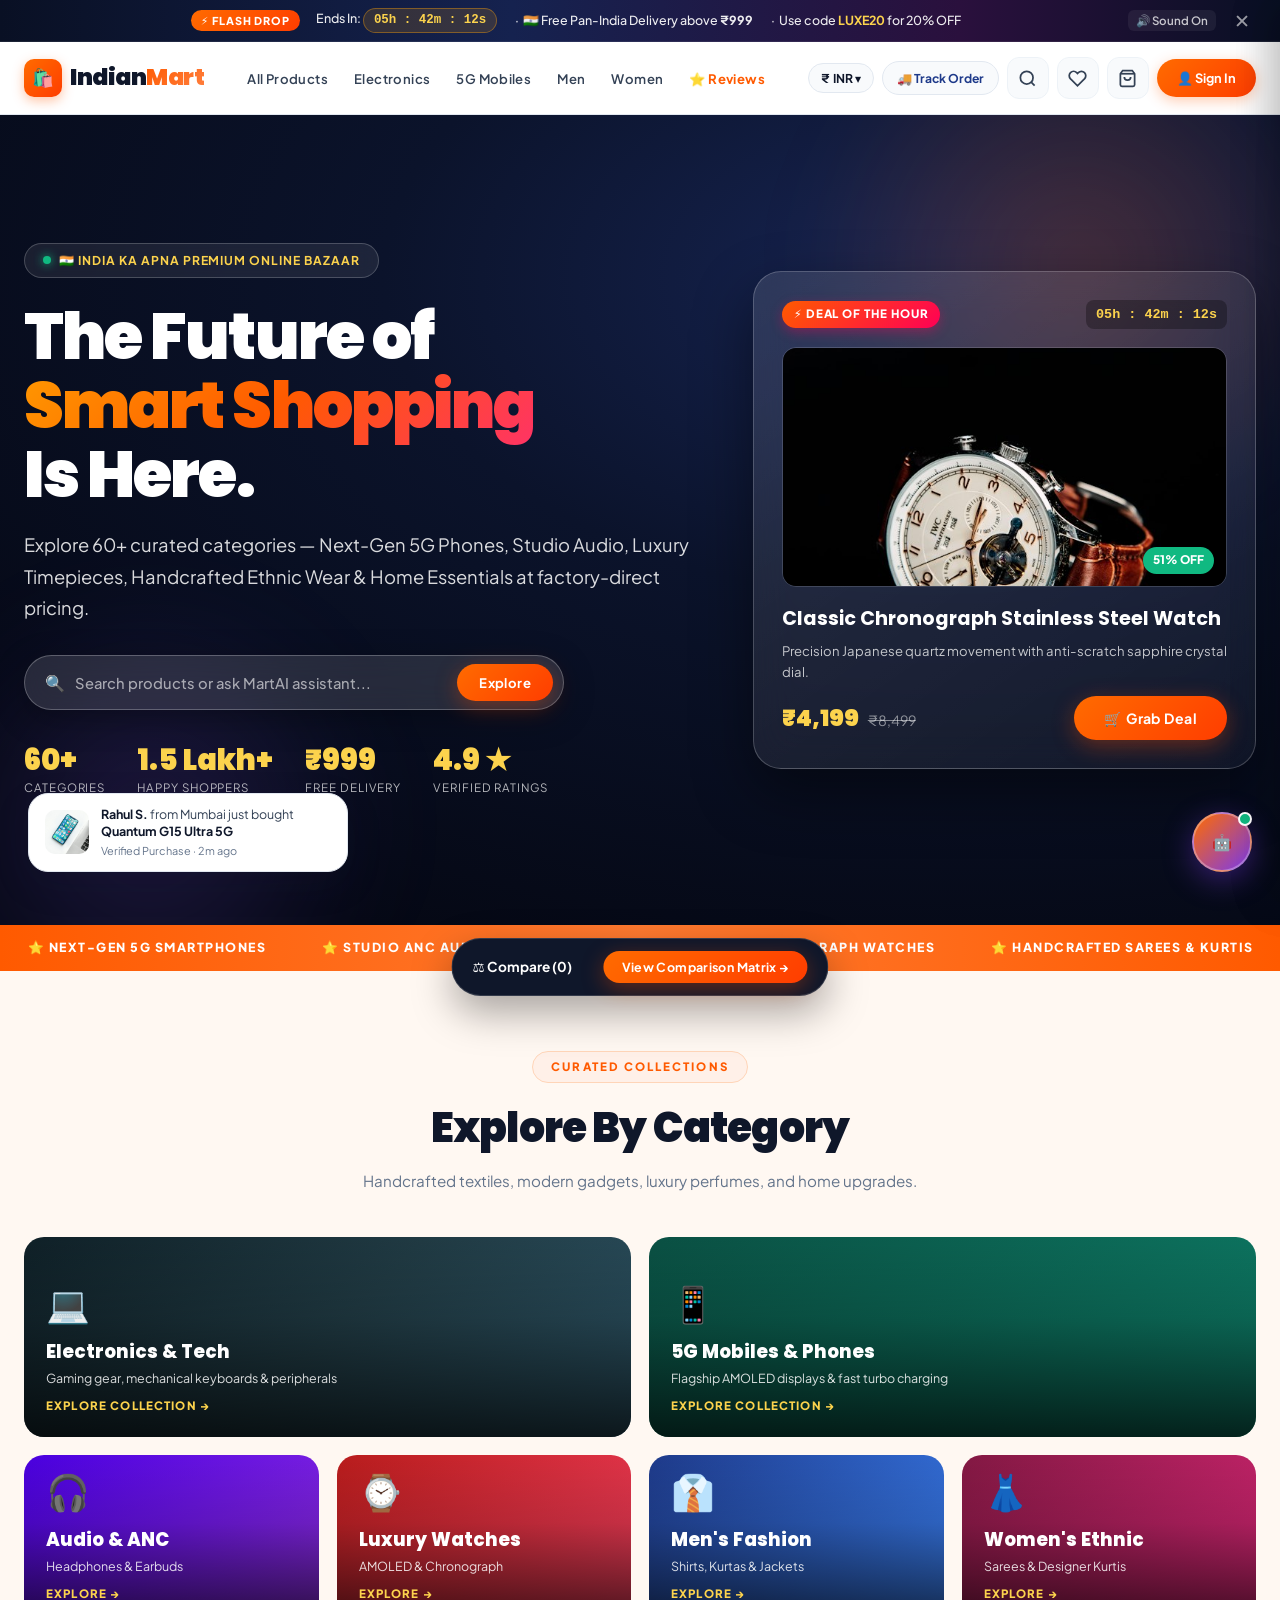
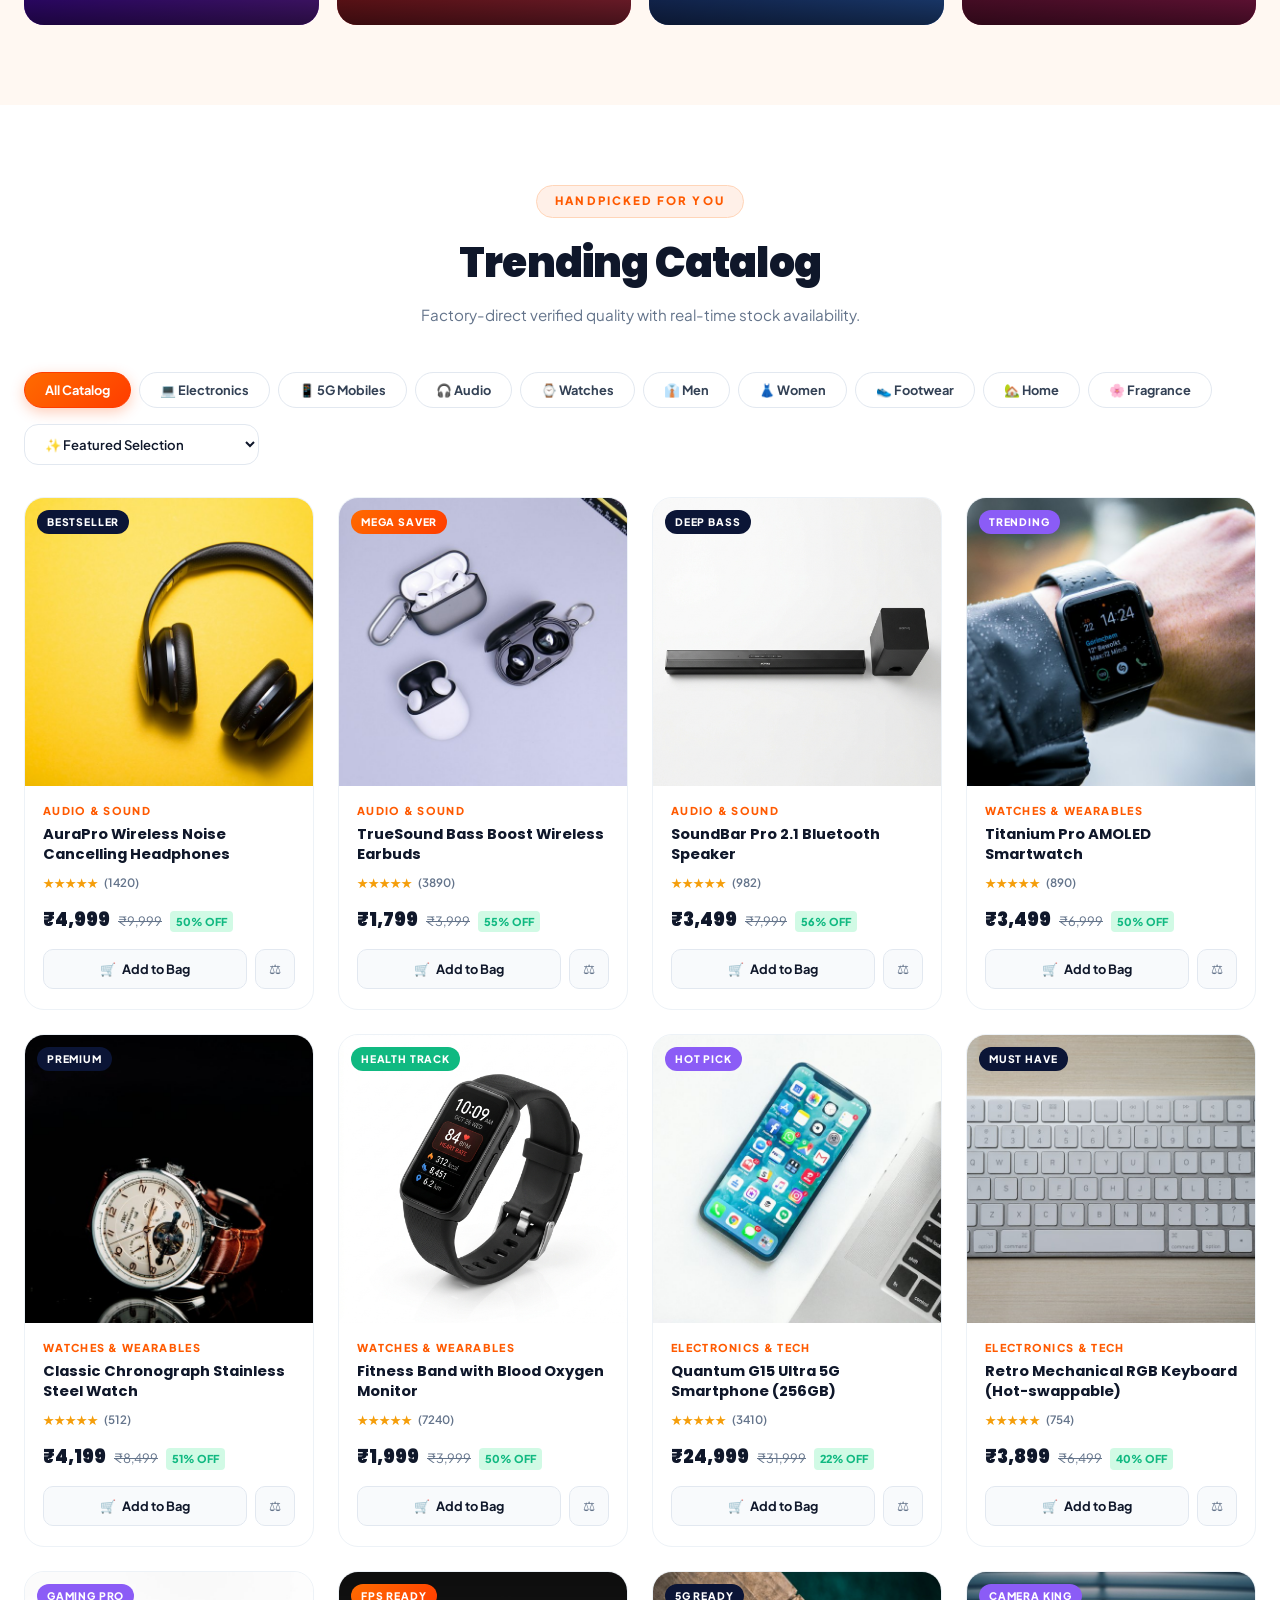
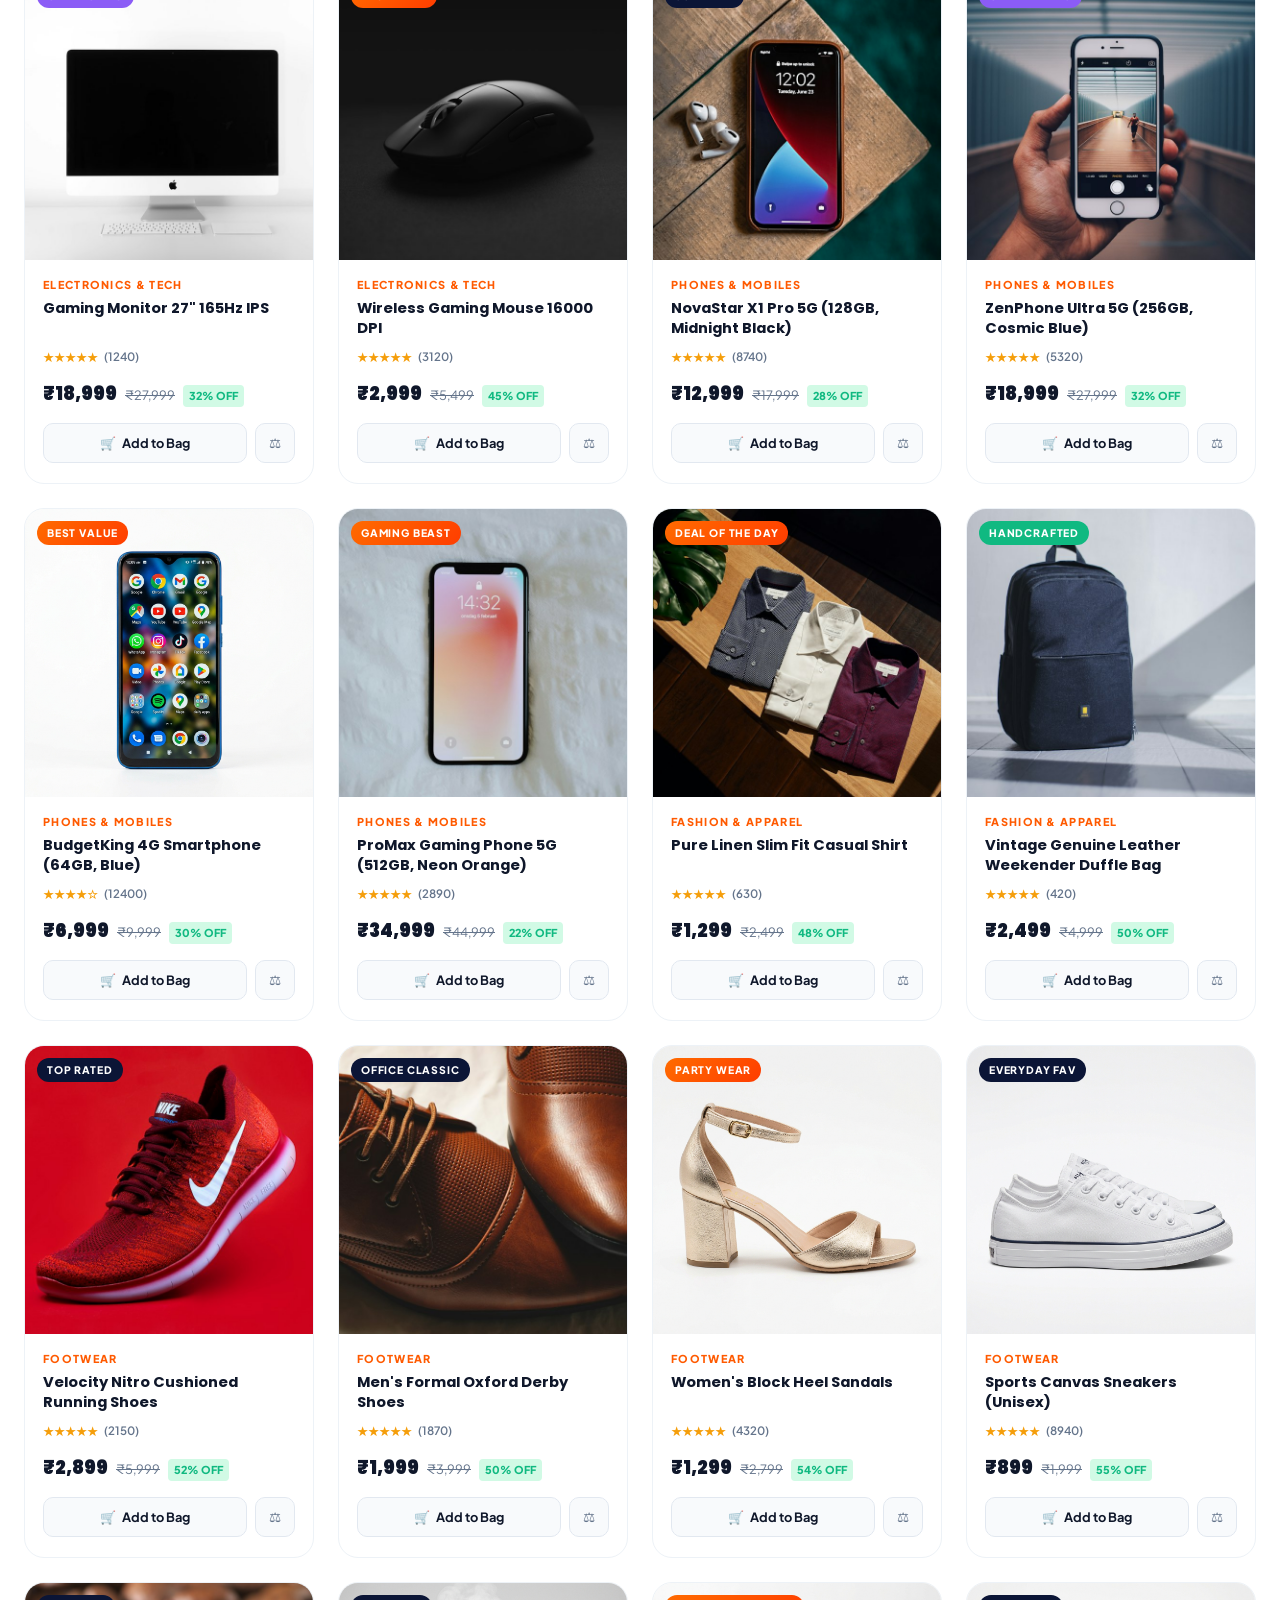
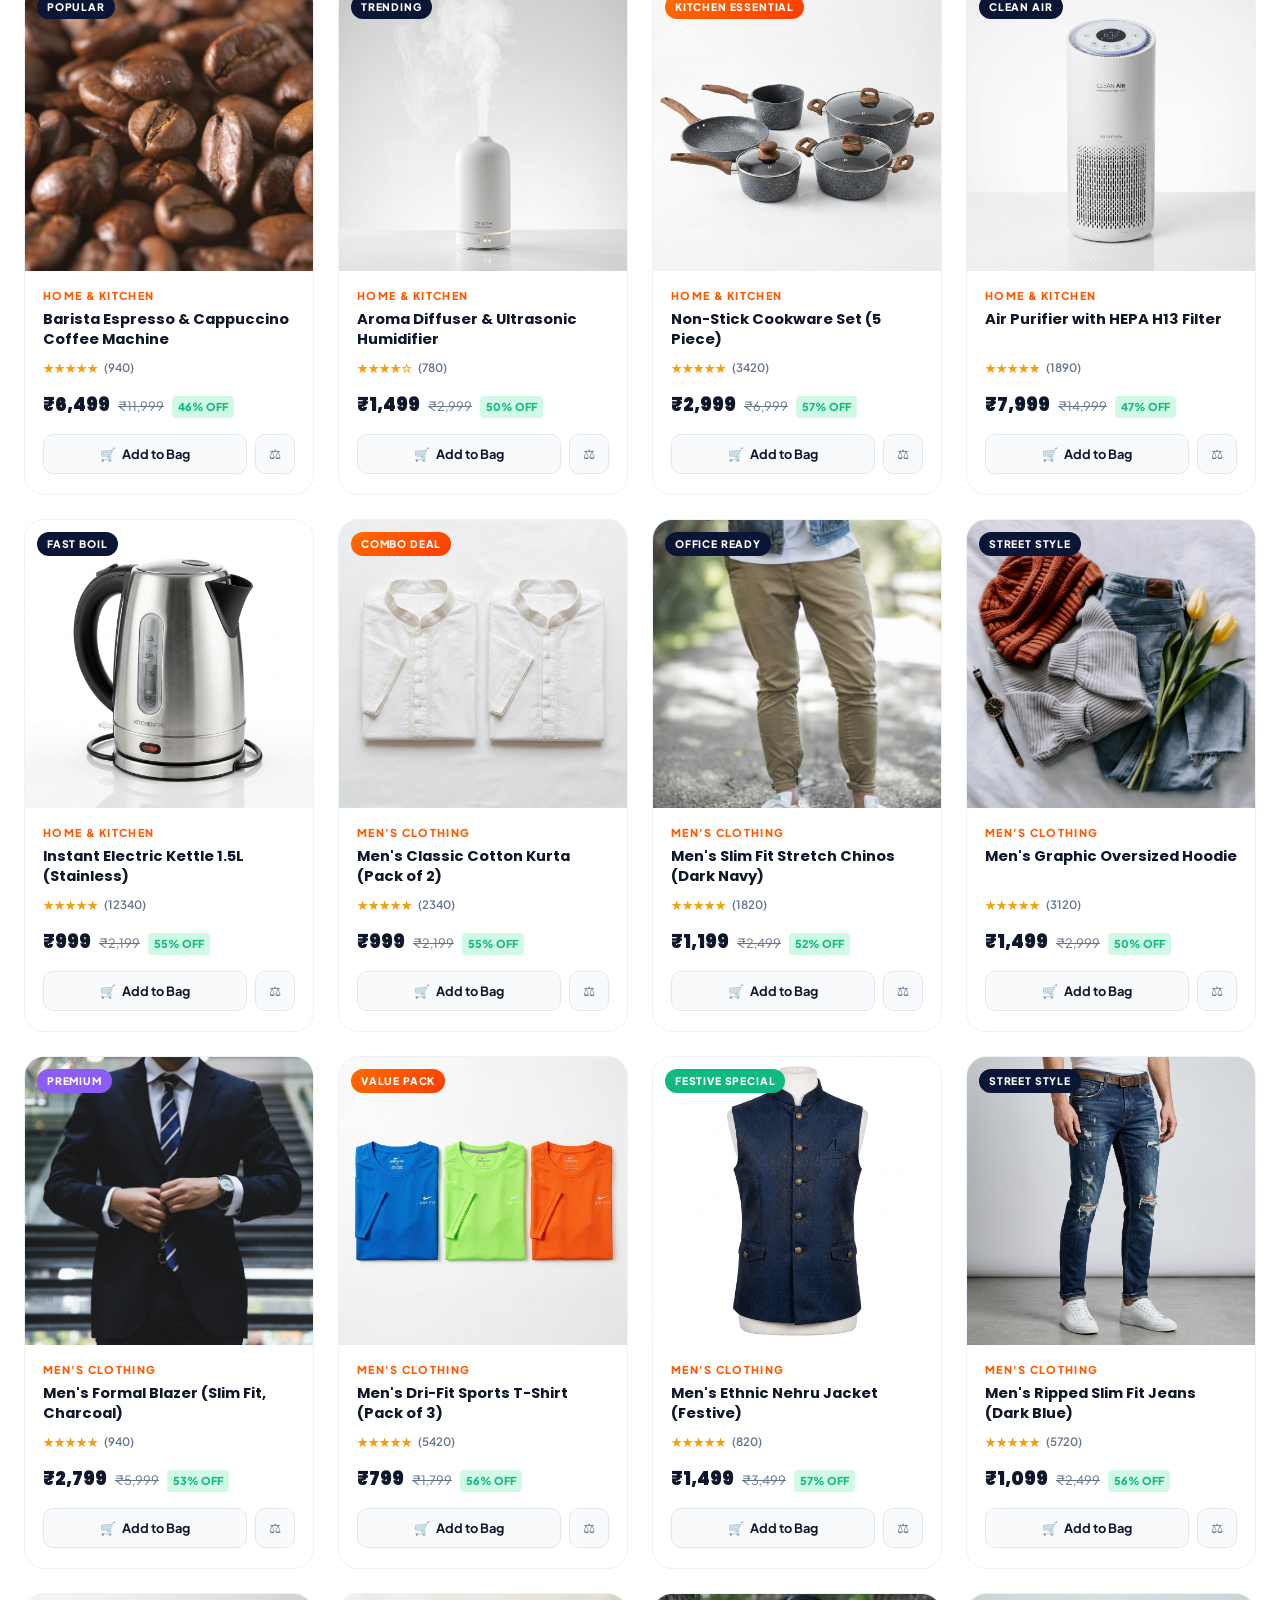
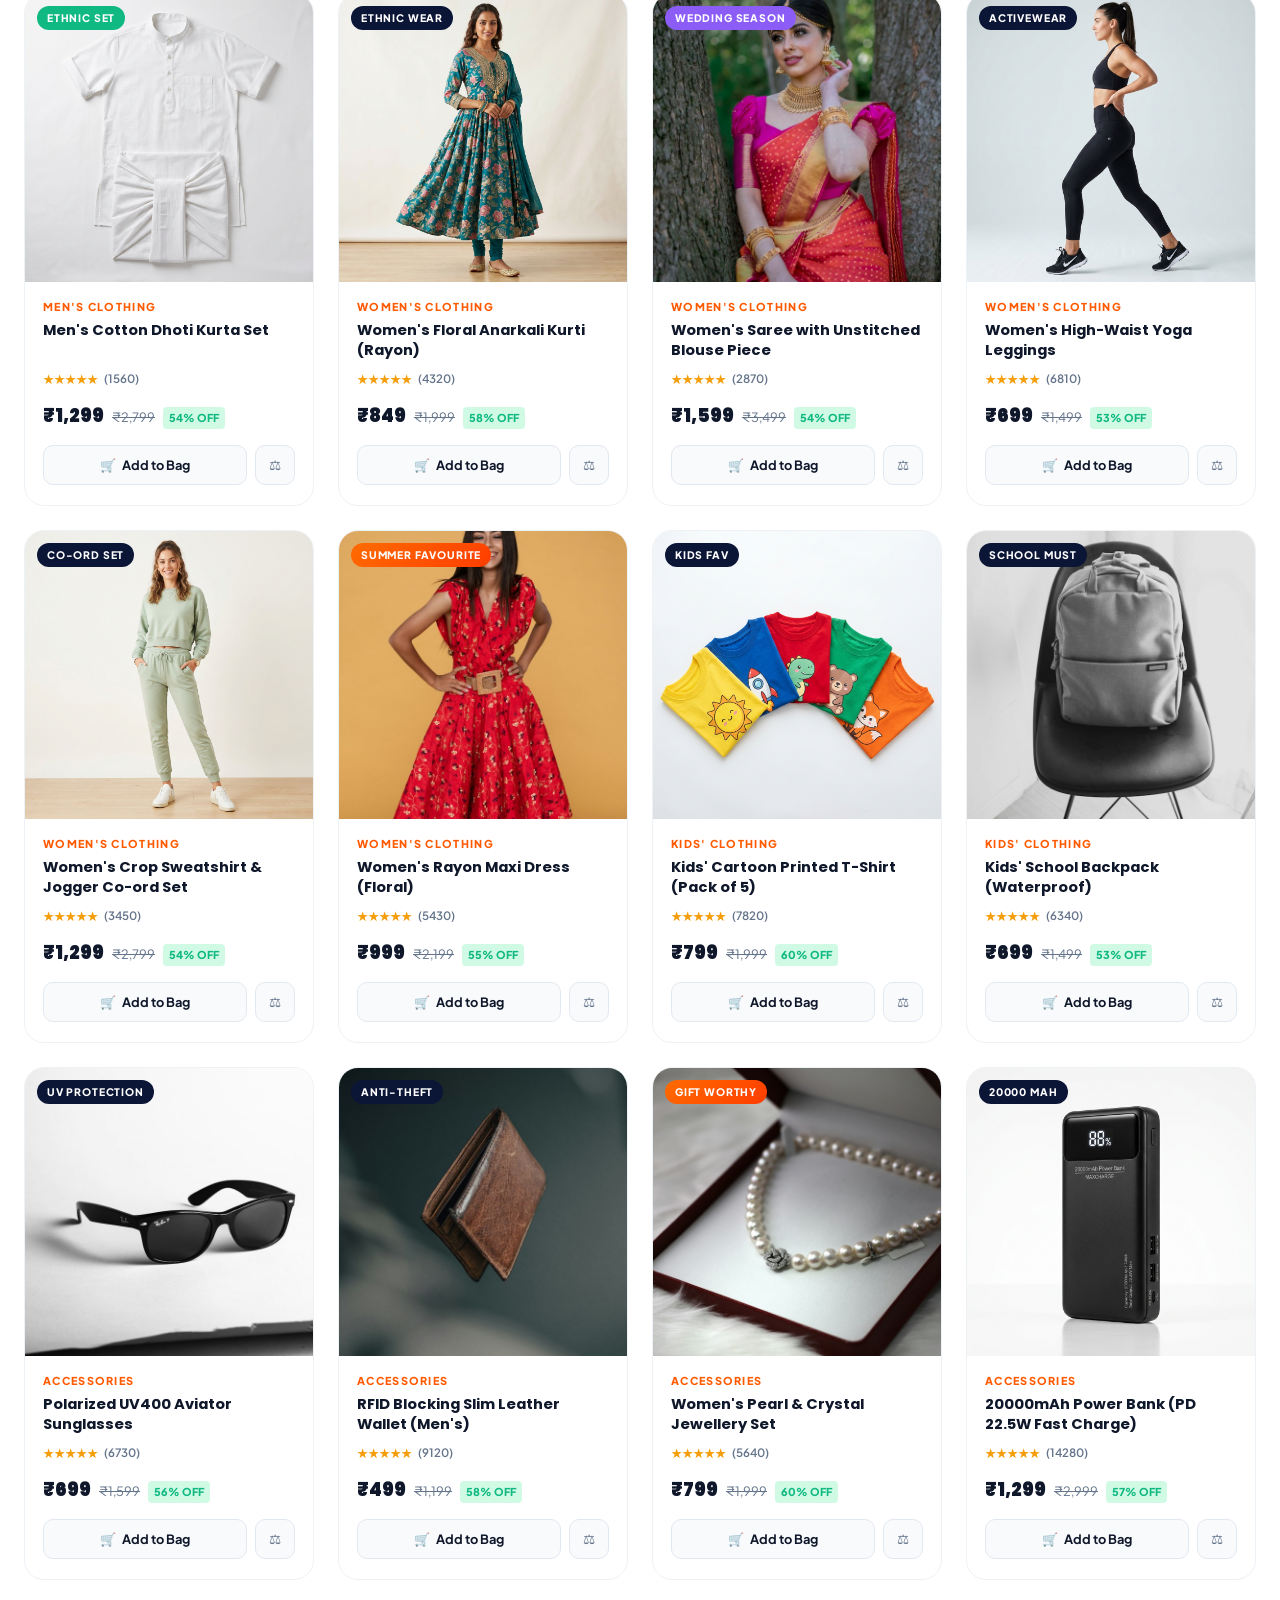
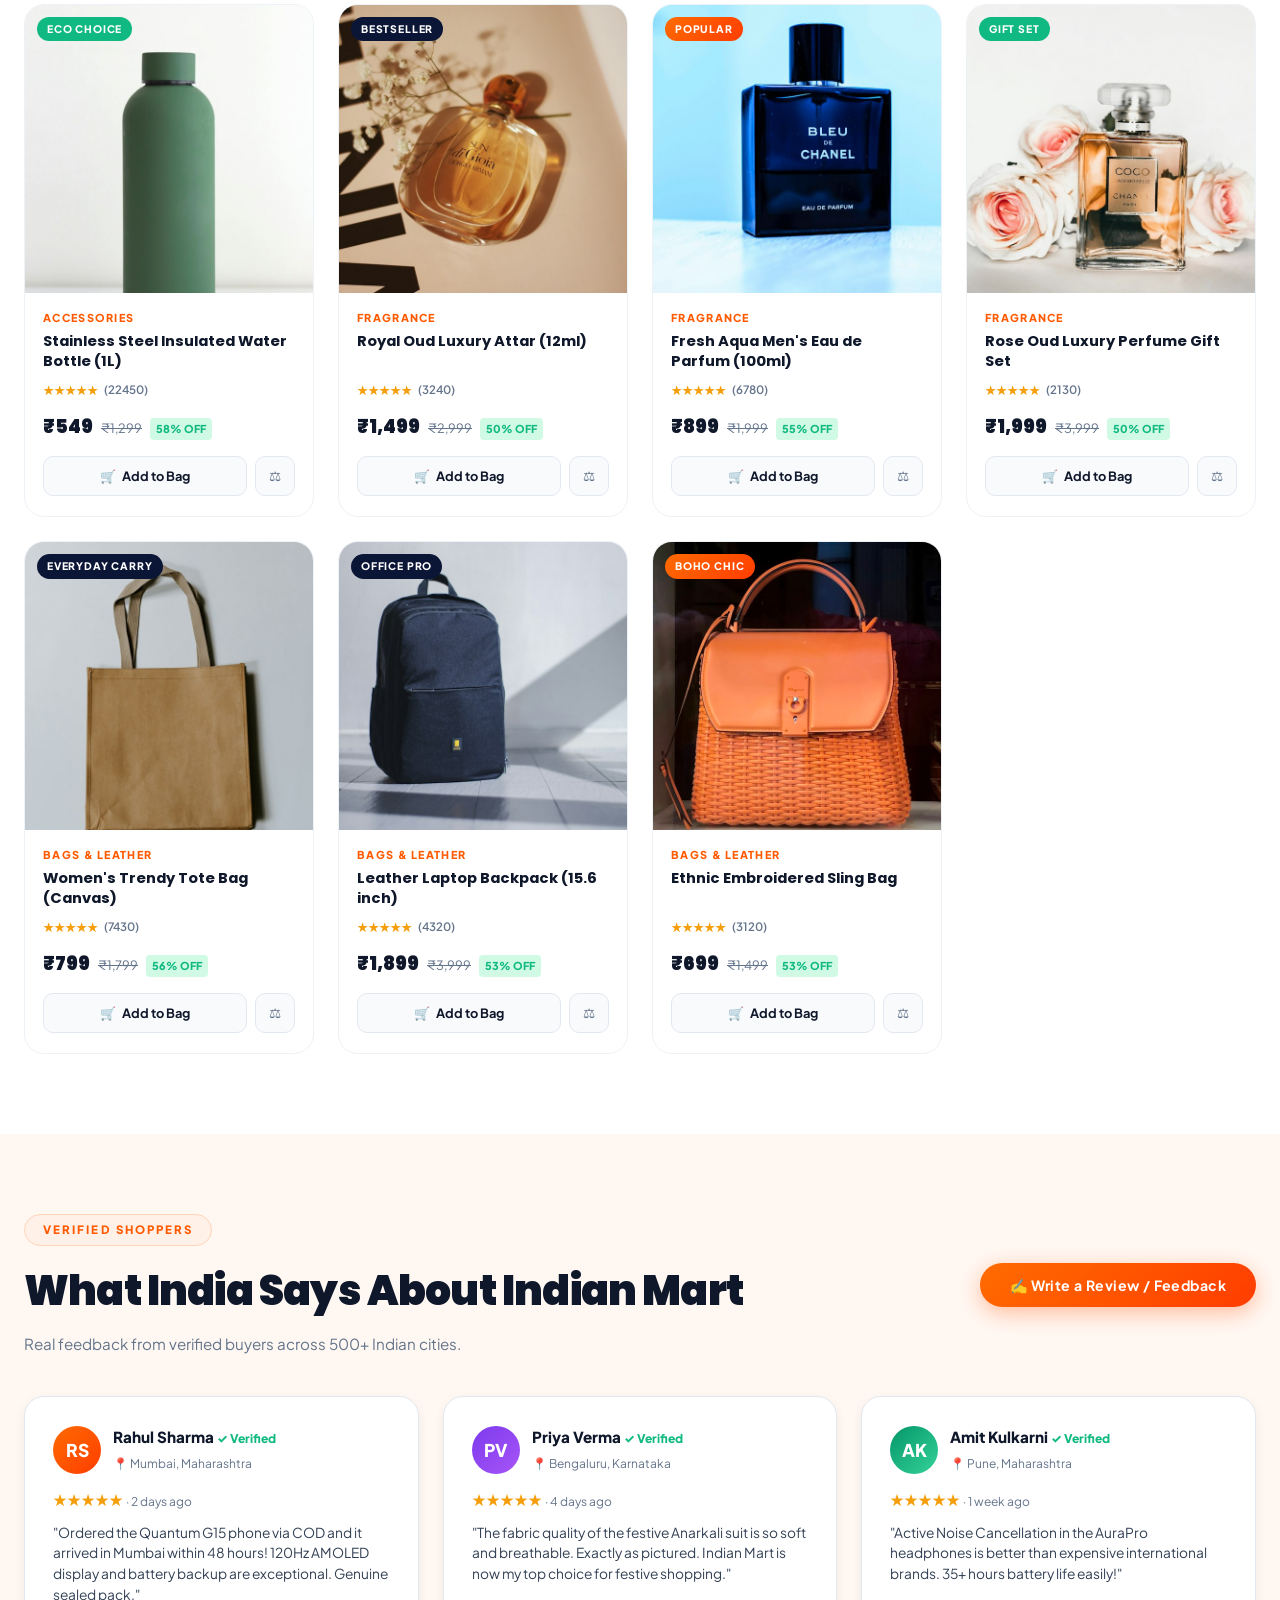
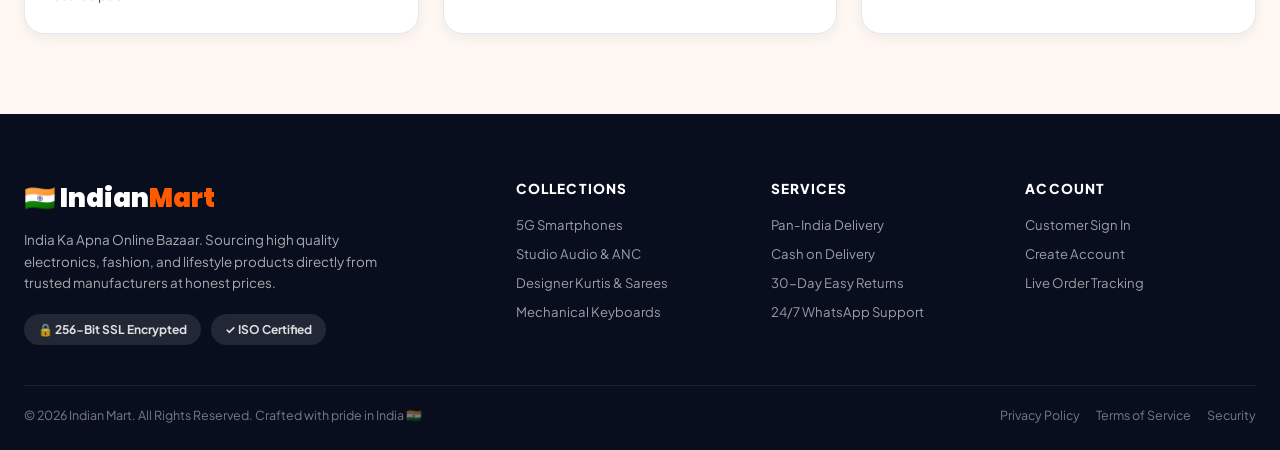
==== index.html @ 1805ba24 "Indian Mart Initial Release" ====
<!DOCTYPE html>
<html lang="en">
<head>
  <meta charset="UTF-8">
  <meta name="viewport" content="width=device-width, initial-scale=1.0">
  <title>Indian Mart — India's Premier Online Bazaar | Smart Shopping</title>
  <meta name="description"
    content="Indian Mart: Next-Gen Online Shopping Bazaar. Shop electronics, 5G smartphones, fashion, authentic perfumes, watches & home essentials at factory-direct prices with Free Express Delivery & COD across India.">
  <meta name="keywords"
    content="indian mart, online shopping india, ecommerce, electronics, mobiles, fashion, watches, luxury perfumes, cash on delivery">
  <meta name="author" content="Indian Mart">
  <meta name="robots" content="index, follow">
  <meta name="google-site-verification" content="hiWU_eUD1YzGlp2f0qodFcbTcPsrTjt0hHWXzjXa9OI" />
  <link rel="canonical" href="https://phenomenal-tartufo-af071e.netlify.app/">
  <link rel="sitemap" type="application/xml" title="Sitemap" href="sitemap.xml">

  <!-- Open Graph -->
  <meta property="og:type" content="website">
  <meta property="og:url" content="https://phenomenal-tartufo-af071e.netlify.app/">
  <meta property="og:title" content="Indian Mart — Next-Gen Online Shopping Bazaar">
  <meta property="og:description"
    content="Shop Electronics, Phones, Fashion, Fragrances & Home essentials at unbeatable prices with Instant Cash on Delivery Pan-India.">

  <!-- JSON-LD Structured Data -->
  <script type="application/ld+json">
  {
    "@context": "https://schema.org",
    "@type": "Store",
    "name": "Indian Mart",
    "description": "India's next-generation curated online shopping bazaar with direct factory pricing.",
    "url": "https://phenomenal-tartufo-af071e.netlify.app/",
    "currenciesAccepted": "INR, USD, EUR, AED, GBP",
    "paymentAccepted": "Cash, Credit Card, UPI, Net Banking, EMI, Wallets",
    "priceRange": "₹299 - ₹34999"
  }
  </script>

  <!-- Google Fonts -->
  <link rel="preconnect" href="https://fonts.googleapis.com">
  <link rel="preconnect" href="https://fonts.gstatic.com" crossorigin>
  <link
    href="https://fonts.googleapis.com/css2?family=Plus+Jakarta+Sans:wght@300;400;500;600;700;800&family=Poppins:wght@400;600;700;800;900&family=Inter:wght@400;500;600;700&display=swap"
    rel="stylesheet">

  <link rel="stylesheet" href="style.css">
</head>

<body>

  <!-- ═══ TOP ANNOUNCEMENT BAR ═══ -->
  <div class="announcement-bar" id="announcement-bar">
    <div class="announcement-inner">
      <span class="announcement-badge">⚡ FLASH DROP</span>
      <span>
        Ends In: <strong class="flash-timer-chip"><span class="flash-timer-display">05h : 42m : 18s</span></strong>
      </span>
      <span>&nbsp;·&nbsp; 🇮🇳 Free Pan-India Delivery above <strong>₹999</strong></span>
      <span>&nbsp;·&nbsp; Use code <strong style="color:#FCD34D;">LUXE20</strong> for 20% OFF</span>
    </div>
    <div class="announcement-tools">
      <button class="announcement-tool-btn" id="sound-toggle-btn" title="Toggle Sound FX">🔊 Sound On</button>
      <button class="announcement-close" id="close-announcement" aria-label="Close">✕</button>
    </div>
  </div>

  <!-- ═══ SITE HEADER ═══ -->
  <header class="site-header" id="site-header">
    <div class="header-inner">

      <!-- Brand Logo -->
      <a href="index.html" class="site-logo" id="site-logo">
        <div class="logo-icon-wrap">🛍️</div>
        <span class="logo-text">Indian<span class="logo-accent">Mart</span></span>
      </a>

      <!-- Primary Navigation -->
      <nav class="header-nav">
        <a href="#products" class="nav-link" data-cat="all">All Products</a>
        <a href="#products" class="nav-link" data-cat="electronics">Electronics</a>
        <a href="#products" class="nav-link" data-cat="phones">5G Mobiles</a>
        <a href="#products" class="nav-link" data-cat="men">Men</a>
        <a href="#products" class="nav-link" data-cat="women">Women</a>
        <a href="#customer-reviews" class="nav-link" style="color:#FF5A00;font-weight:700;">⭐ Reviews</a>
      </nav>

      <!-- Header Actions -->
      <div class="header-actions">

        <!-- Multi-Currency Selector -->
        <div class="currency-selector-wrap">
          <button class="currency-select-btn" id="currency-select-btn">
            <span>₹</span> INR ▾
          </button>
          <div class="currency-dropdown" id="currency-dropdown">
            <div class="currency-opt active" data-cur="INR"><span>🇮🇳 INR (₹)</span> <span>₹</span></div>
            <div class="currency-opt" data-cur="USD"><span>🇺🇸 USD ($)</span> <span>$</span></div>
            <div class="currency-opt" data-cur="EUR"><span>🇪🇺 EUR (€)</span> <span>€</span></div>
            <div class="currency-opt" data-cur="AED"><span>🇦🇪 AED (د.إ)</span> <span>AED</span></div>
            <div class="currency-opt" data-cur="GBP"><span>🇬🇧 GBP (£)</span> <span>£</span></div>
          </div>
        </div>

        <!-- Order Tracker Quick Trigger -->
        <button class="header-track-btn" id="open-tracker-btn" title="Track Live Order">
          🚚 Track Order
        </button>

        <!-- Search Icon Button -->
        <button class="icon-btn" id="search-toggle-btn" title="Live Search">
          <svg width="19" height="19" viewBox="0 0 24 24" fill="none" stroke="currentColor" stroke-width="2.2">
            <circle cx="11" cy="11" r="8" />
            <path d="m21 21-4.35-4.35" />
          </svg>
        </button>

        <!-- Wishlist Icon Button -->
        <button class="icon-btn" id="open-wishlist-btn" title="Saved Wishlist">
          <svg width="19" height="19" viewBox="0 0 24 24" fill="none" stroke="currentColor" stroke-width="2.2">
            <path
              d="M20.84 4.61a5.5 5.5 0 0 0-7.78 0L12 5.67l-1.06-1.06a5.5 5.5 0 0 0-7.78 7.78l1.06 1.06L12 21.23l7.78-7.78 1.06-1.06a5.5 5.5 0 0 0 0-7.78z" />
          </svg>
          <span class="btn-badge" id="wishlist-badge">0</span>
        </button>

        <!-- Cart Icon Button -->
        <button class="icon-btn" id="open-cart-btn" title="Shopping Bag">
          <svg width="19" height="19" viewBox="0 0 24 24" fill="none" stroke="currentColor" stroke-width="2.2">
            <path d="M6 2 3 6v14a2 2 0 0 0 2 2h14a2 2 0 0 0 2-2V6l-3-4z" />
            <line x1="3" y1="6" x2="21" y2="6" />
            <path d="M16 10a4 4 0 0 1-8 0" />
          </svg>
          <span class="btn-badge" id="cart-badge">0</span>
        </button>

        <!-- Auth Button -->
        <a href="login.html" class="header-login-btn" id="header-login-link">
          👤 Sign In
        </a>

        <!-- Mobile Menu Hamburger -->
        <button class="hamburger-btn" id="hamburger-btn" aria-label="Open Navigation">
          <span></span><span></span><span></span>
        </button>
      </div>
    </div>
  </header>

  <!-- ═══ LIVE SEARCH OVERLAY ═══ -->
  <div class="search-overlay" id="search-overlay">
    <div class="search-modal-box">
      <div class="search-bar-top">
        <svg width="22" height="22" viewBox="0 0 24 24" fill="none" stroke="currentColor" stroke-width="2.5">
          <circle cx="11" cy="11" r="8" />
          <path d="m21 21-4.35-4.35" />
        </svg>
        <input type="text" id="search-overlay-input" class="search-overlay-input"
          placeholder="Search 60+ categories, 5G smartphones, luxury watches, sarees..." autocomplete="off">
        <button class="search-close-btn" id="search-close-btn">✕</button>
      </div>
      <div class="search-suggestions-container">
        <div class="search-quick-tags">
          <span style="font-size:0.75rem; color:var(--text-3); font-weight:700;">Popular:</span>
          <span class="search-tag"
            onclick="document.getElementById('search-overlay-input').value='Headphones'; document.getElementById('search-overlay-input').dispatchEvent(new Event('input'));">🎧
            Headphones</span>
          <span class="search-tag"
            onclick="document.getElementById('search-overlay-input').value='Smartwatch'; document.getElementById('search-overlay-input').dispatchEvent(new Event('input'));">⌚
            Smartwatches</span>
          <span class="search-tag"
            onclick="document.getElementById('search-overlay-input').value='5G'; document.getElementById('search-overlay-input').dispatchEvent(new Event('input'));">📱
            5G Mobiles</span>
          <span class="search-tag"
            onclick="document.getElementById('search-overlay-input').value='Kurti'; document.getElementById('search-overlay-input').dispatchEvent(new Event('input'));">👗
            Kurtis</span>
        </div>
        <div id="search-results-list">
          <p style="color:var(--text-3); font-size:0.85rem; padding:10px 0;">Start typing to search products in
            real-time...</p>
        </div>
      </div>
    </div>
  </div>

  <main id="main-content">

    <!-- ═══ HERO SECTION ═══ -->
    <section class="hero-section" id="hero">
      <div class="hero-aurora-glow-1"></div>
      <div class="hero-aurora-glow-2"></div>

      <div class="hero-container">

        <!-- Left Hero Content -->
        <div class="hero-content">
          <div class="hero-eyebrow-pill">
            <span></span> 🇮🇳 India Ka Apna Premium Online Bazaar
          </div>

          <h1 class="hero-title">
            The Future of<br>
            <span class="hero-title-highlight">Smart Shopping</span><br>
            Is Here.
          </h1>

          <p class="hero-subtitle">
            Explore 60+ curated categories — Next-Gen 5G Phones, Studio Audio, Luxury Timepieces, Handcrafted Ethnic
            Wear &amp; Home Essentials at factory-direct pricing.
          </p>

          <!-- Instant Hero Search & AI Prompt -->
          <div class="hero-search-bar">
            <span>🔍</span>
            <input type="text" id="hero-search-input" placeholder="Search products or ask MartAI assistant...">
            <button class="btn-primary" style="padding:10px 22px; font-size:0.82rem;"
              onclick="document.getElementById('hero-search-input').dispatchEvent(new KeyboardEvent('keypress', {key:'Enter'}));">Explore</button>
          </div>

          <!-- Trust Counters -->
          <div class="hero-stats-row">
            <div class="hero-stat-item">
              <span class="hero-stat-num">60+</span>
              <span class="hero-stat-lbl">Categories</span>
            </div>
            <div class="hero-stat-item">
              <span class="hero-stat-num">1.5 Lakh+</span>
              <span class="hero-stat-lbl">Happy Shoppers</span>
            </div>
            <div class="hero-stat-item">
              <span class="hero-stat-num">₹999</span>
              <span class="hero-stat-lbl">Free Delivery</span>
            </div>
            <div class="hero-stat-item">
              <span class="hero-stat-num">4.9 ★</span>
              <span class="hero-stat-lbl">Verified Ratings</span>
            </div>
          </div>
        </div>

        <!-- Right Hero Spotlight Deal -->
        <div class="hero-spotlight-wrap">
          <div class="hero-spotlight-card">
            <div class="hero-spotlight-top">
              <span class="spotlight-deal-tag">⚡ DEAL OF THE HOUR</span>
              <span class="spotlight-timer"><span class="flash-timer-display">05h : 42m : 18s</span></span>
            </div>

            <div class="hero-spotlight-img-wrap">
              <img src="images/products/classic_chronograph.jpg" alt="Featured Watch"
                onerror="this.src='images/hero_watch.jpg';">
              <span class="spotlight-save-pill">51% OFF</span>
            </div>

            <h3 class="spotlight-title">Classic Chronograph Stainless Steel Watch</h3>
            <p style="font-size:0.82rem; color:rgba(255,255,255,0.75);">Precision Japanese quartz movement with
              anti-scratch sapphire crystal dial.</p>

            <div class="spotlight-meta">
              <div>
                <span class="spotlight-price">₹4,199</span>
                <span class="spotlight-orig">₹8,499</span>
              </div>
              <button class="btn-primary" onclick="window.imAddToCart('prod-9')">
                🛒 Grab Deal
              </button>
            </div>
          </div>
        </div>

      </div>
    </section>

    <!-- ═══ MARQUEE BAND ═══ -->
    <div class="marquee-band">
      <div class="marquee-track">
        <span>⭐ Next-Gen 5G Smartphones</span>
        <span>⭐ Studio ANC Audio &amp; Soundbars</span>
        <span>⭐ Luxury Chronograph Watches</span>
        <span>⭐ Handcrafted Sarees &amp; Kurtis</span>
        <span>⭐ Pan-India Express Delivery</span>
        <span>⭐ Cash on Delivery Available</span>
        <span>⭐ 30-Day Easy Returns</span>
        <span>⭐ 100% Genuine Certified</span>
        <!-- Duplicate for loop -->
        <span>⭐ Next-Gen 5G Smartphones</span>
        <span>⭐ Studio ANC Audio &amp; Soundbars</span>
        <span>⭐ Luxury Chronograph Watches</span>
        <span>⭐ Handcrafted Sarees &amp; Kurtis</span>
        <span>⭐ Pan-India Express Delivery</span>
        <span>⭐ Cash on Delivery Available</span>
        <span>⭐ 30-Day Easy Returns</span>
        <span>⭐ 100% Genuine Certified</span>
      </div>
    </div>

    <!-- ═══ CATEGORIES SECTION ═══ -->
    <section class="categories-section" id="categories">
      <div class="section-header-wrap">
        <span class="section-pill-tag">Curated Collections</span>
        <h2 class="section-main-heading">Explore By Category</h2>
        <p class="section-sub-text">Handcrafted textiles, modern gadgets, luxury perfumes, and home upgrades.</p>
      </div>

      <div class="categories-grid">
        <div class="category-card cat-featured" onclick="window.location.href='#products'"
          style="background:linear-gradient(135deg,#0F2027,#203A43,#2C5364);">
          <div class="category-card-content">
            <span class="category-icon">💻</span>
            <h3>Electronics &amp; Tech</h3>
            <p>Gaming gear, mechanical keyboards &amp; peripherals</p>
            <span class="category-cta">Explore Collection →</span>
          </div>
        </div>

        <div class="category-card cat-featured" onclick="window.location.href='#products'"
          style="background:linear-gradient(135deg,#0A5043,#0D7C66);">
          <div class="category-card-content">
            <span class="category-icon">📱</span>
            <h3>5G Mobiles &amp; Phones</h3>
            <p>Flagship AMOLED displays &amp; fast turbo charging</p>
            <span class="category-cta">Explore Collection →</span>
          </div>
        </div>

        <div class="category-card" onclick="window.location.href='#products'"
          style="background:linear-gradient(135deg,#4A00E0,#8E2DE2);">
          <div class="category-card-content">
            <span class="category-icon">🎧</span>
            <h3>Audio &amp; ANC</h3>
            <p>Headphones &amp; Earbuds</p>
            <span class="category-cta">Explore →</span>
          </div>
        </div>

        <div class="category-card" onclick="window.location.href='#products'"
          style="background:linear-gradient(135deg,#B91C1C,#F43F5E);">
          <div class="category-card-content">
            <span class="category-icon">⌚</span>
            <h3>Luxury Watches</h3>
            <p>AMOLED &amp; Chronograph</p>
            <span class="category-cta">Explore →</span>
          </div>
        </div>

        <div class="category-card" onclick="window.location.href='#products'"
          style="background:linear-gradient(135deg,#1E3A8A,#3B82F6);">
          <div class="category-card-content">
            <span class="category-icon">👔</span>
            <h3>Men's Fashion</h3>
            <p>Shirts, Kurtas &amp; Jackets</p>
            <span class="category-cta">Explore →</span>
          </div>
        </div>

        <div class="category-card" onclick="window.location.href='#products'"
          style="background:linear-gradient(135deg,#831843,#DB2777);">
          <div class="category-card-content">
            <span class="category-icon">👗</span>
            <h3>Women's Ethnic</h3>
            <p>Sarees &amp; Designer Kurtis</p>
            <span class="category-cta">Explore →</span>
          </div>
        </div>
      </div>
    </section>

    <!-- ═══ PRODUCTS SECTION ═══ -->
    <section class="products-section" id="products">
      <div class="section-header-wrap">
        <span class="section-pill-tag">Handpicked for You</span>
        <h2 class="section-main-heading">Trending Catalog</h2>
        <p class="section-sub-text">Factory-direct verified quality with real-time stock availability.</p>
      </div>

      <!-- Filter pills & Sort -->
      <div class="filter-controls-wrap">
        <div class="filter-pills-row" id="filter-pills-row">
          <button class="filter-pill active" data-cat="all">All Catalog</button>
          <button class="filter-pill" data-cat="electronics">💻 Electronics</button>
          <button class="filter-pill" data-cat="phones">📱 5G Mobiles</button>
          <button class="filter-pill" data-cat="audio">🎧 Audio</button>
          <button class="filter-pill" data-cat="watches">⌚ Watches</button>
          <button class="filter-pill" data-cat="men">👔 Men</button>
          <button class="filter-pill" data-cat="women">👗 Women</button>
          <button class="filter-pill" data-cat="footwear">👟 Footwear</button>
          <button class="filter-pill" data-cat="home">🏡 Home</button>
          <button class="filter-pill" data-cat="fragrance">🌸 Fragrance</button>
        </div>

        <select id="sort-select" class="sort-select">
          <option value="featured">✨ Featured Selection</option>
          <option value="price-asc">💵 Price: Low to High</option>
          <option value="price-desc">💎 Price: High to Low</option>
          <option value="rating">⭐ Top Rated Buyers' Choice</option>
        </select>
      </div>

      <!-- Product Cards Container -->
      <div id="products-grid"></div>
    </section>

    <!-- ═══ CUSTOMER REVIEWS & FEEDBACK ═══ -->
    <section class="reviews-section" id="customer-reviews" style="padding:80px 24px; background:#FFF8F2;">
      <div style="max-width:var(--max-w); margin:0 auto;">

        <div
          style="display:flex; justify-content:space-between; align-items:center; flex-wrap:wrap; gap:20px; margin-bottom:40px;">
          <div>
            <span class="section-pill-tag">Verified Shoppers</span>
            <h2 class="section-main-heading">What India Says About Indian Mart</h2>
            <p class="section-sub-text" style="margin-left:0;">Real feedback from verified buyers across 500+ Indian
              cities.</p>
          </div>
          <button class="btn-primary" id="open-review-modal-btn">
            ✍️ Write a Review / Feedback
          </button>
        </div>

        <!-- Rating Overview Grid -->
        <div style="display:grid; grid-template-columns:repeat(auto-fit, minmax(280px, 1fr)); gap:24px;">
          <div
            style="background:#fff; border-radius:var(--radius-lg); padding:28px; border:1.5px solid var(--border); box-shadow:var(--shadow-sm); display:flex; flex-direction:column; justify-content:space-between;">
            <div>
              <div style="display:flex; align-items:center; gap:12px; margin-bottom:12px;">
                <div
                  style="width:48px; height:48px; border-radius:50%; background:linear-gradient(135deg,#FF6B00,#FF3D00); color:#fff; display:flex; align-items:center; justify-content:center; font-weight:800; font-size:1.1rem;">
                  RS</div>
                <div>
                  <h4 style="font-size:0.95rem; font-weight:800; color:var(--text);">Rahul Sharma <span
                      style="color:#10B981; font-size:0.75rem;">✓ Verified</span></h4>
                  <span style="font-size:0.75rem; color:var(--text-3);">📍 Mumbai, Maharashtra</span>
                </div>
              </div>
              <div style="color:#F59E0B; margin-bottom:10px;">★★★★★ <span
                  style="font-size:0.75rem; color:var(--text-3);">· 2 days ago</span></div>
              <p style="font-size:0.86rem; color:var(--text-2); line-height:1.5;">"Ordered the Quantum G15 phone via COD
                and it arrived in Mumbai within 48 hours! 120Hz AMOLED display and battery backup are exceptional.
                Genuine sealed pack."</p>
            </div>
          </div>

          <div
            style="background:#fff; border-radius:var(--radius-lg); padding:28px; border:1.5px solid var(--border); box-shadow:var(--shadow-sm); display:flex; flex-direction:column; justify-content:space-between;">
            <div>
              <div style="display:flex; align-items:center; gap:12px; margin-bottom:12px;">
                <div
                  style="width:48px; height:48px; border-radius:50%; background:linear-gradient(135deg,#7C3AED,#A855F7); color:#fff; display:flex; align-items:center; justify-content:center; font-weight:800; font-size:1.1rem;">
                  PV</div>
                <div>
                  <h4 style="font-size:0.95rem; font-weight:800; color:var(--text);">Priya Verma <span
                      style="color:#10B981; font-size:0.75rem;">✓ Verified</span></h4>
                  <span style="font-size:0.75rem; color:var(--text-3);">📍 Bengaluru, Karnataka</span>
                </div>
              </div>
              <div style="color:#F59E0B; margin-bottom:10px;">★★★★★ <span
                  style="font-size:0.75rem; color:var(--text-3);">· 4 days ago</span></div>
              <p style="font-size:0.86rem; color:var(--text-2); line-height:1.5;">"The fabric quality of the festive
                Anarkali suit is so soft and breathable. Exactly as pictured. Indian Mart is now my top choice for
                festive shopping."</p>
            </div>
          </div>

          <div
            style="background:#fff; border-radius:var(--radius-lg); padding:28px; border:1.5px solid var(--border); box-shadow:var(--shadow-sm); display:flex; flex-direction:column; justify-content:space-between;">
            <div>
              <div style="display:flex; align-items:center; gap:12px; margin-bottom:12px;">
                <div
                  style="width:48px; height:48px; border-radius:50%; background:linear-gradient(135deg,#059669,#34D399); color:#fff; display:flex; align-items:center; justify-content:center; font-weight:800; font-size:1.1rem;">
                  AK</div>
                <div>
                  <h4 style="font-size:0.95rem; font-weight:800; color:var(--text);">Amit Kulkarni <span
                      style="color:#10B981; font-size:0.75rem;">✓ Verified</span></h4>
                  <span style="font-size:0.75rem; color:var(--text-3);">📍 Pune, Maharashtra</span>
                </div>
              </div>
              <div style="color:#F59E0B; margin-bottom:10px;">★★★★★ <span
                  style="font-size:0.75rem; color:var(--text-3);">· 1 week ago</span></div>
              <p style="font-size:0.86rem; color:var(--text-2); line-height:1.5;">"Active Noise Cancellation in the
                AuraPro headphones is better than expensive international brands. 35+ hours battery life easily!"</p>
            </div>
          </div>
        </div>

      </div>
    </section>

  </main>

  <!-- ═══ FOOTER ═══ -->
  <footer style="background:#090E1E; color:rgba(255,255,255,0.85); padding:64px 24px 24px;">
    <div
      style="max-width:var(--max-w); margin:0 auto; display:grid; grid-template-columns:1.5fr 2.5fr; gap:48px; padding-bottom:40px; border-bottom:1px solid rgba(255,255,255,0.08);">
      <div>
        <div
          style="font-family:'Poppins',sans-serif; font-size:1.6rem; font-weight:900; color:#fff; margin-bottom:10px;">
          🇮🇳 Indian<span style="color:#FF5A00;">Mart</span>
        </div>
        <p
          style="font-size:0.84rem; color:rgba(255,255,255,0.65); line-height:1.6; max-width:380px; margin-bottom:20px;">
          India Ka Apna Online Bazaar. Sourcing high quality electronics, fashion, and lifestyle products directly from
          trusted manufacturers at honest prices.
        </p>
        <div style="display:flex; gap:10px;">
          <span
            style="background:rgba(255,255,255,0.1); padding:6px 14px; border-radius:999px; font-size:0.75rem; font-weight:700;">🔒
            256-Bit SSL Encrypted</span>
          <span
            style="background:rgba(255,255,255,0.1); padding:6px 14px; border-radius:999px; font-size:0.75rem; font-weight:700;">✓
            ISO Certified</span>
        </div>
      </div>

      <div style="display:grid; grid-template-columns:repeat(3, 1fr); gap:24px;">
        <div>
          <h5
            style="color:#fff; font-size:0.85rem; font-weight:800; text-transform:uppercase; letter-spacing:0.08em; margin-bottom:14px;">
            Collections</h5>
          <p style="margin-bottom:8px; font-size:0.82rem; color:rgba(255,255,255,0.6);">5G Smartphones</p>
          <p style="margin-bottom:8px; font-size:0.82rem; color:rgba(255,255,255,0.6);">Studio Audio &amp; ANC</p>
          <p style="margin-bottom:8px; font-size:0.82rem; color:rgba(255,255,255,0.6);">Designer Kurtis &amp; Sarees</p>
          <p style="font-size:0.82rem; color:rgba(255,255,255,0.6);">Mechanical Keyboards</p>
        </div>
        <div>
          <h5
            style="color:#fff; font-size:0.85rem; font-weight:800; text-transform:uppercase; letter-spacing:0.08em; margin-bottom:14px;">
            Services</h5>
          <p style="margin-bottom:8px; font-size:0.82rem; color:rgba(255,255,255,0.6);">Pan-India Delivery</p>
          <p style="margin-bottom:8px; font-size:0.82rem; color:rgba(255,255,255,0.6);">Cash on Delivery</p>
          <p style="margin-bottom:8px; font-size:0.82rem; color:rgba(255,255,255,0.6);">30-Day Easy Returns</p>
          <p style="font-size:0.82rem; color:rgba(255,255,255,0.6);">24/7 WhatsApp Support</p>
        </div>
        <div>
          <h5
            style="color:#fff; font-size:0.85rem; font-weight:800; text-transform:uppercase; letter-spacing:0.08em; margin-bottom:14px;">
            Account</h5>
          <a href="login.html"
            style="display:block; margin-bottom:8px; font-size:0.82rem; color:rgba(255,255,255,0.6);">Customer Sign
            In</a>
          <a href="register.html"
            style="display:block; margin-bottom:8px; font-size:0.82rem; color:rgba(255,255,255,0.6);">Create Account</a>
          <p style="font-size:0.82rem; color:rgba(255,255,255,0.6);"
            onclick="document.getElementById('open-tracker-btn').click();" role="button">Live Order Tracking</p>
        </div>
      </div>
    </div>

    <div
      style="max-width:var(--max-w); margin:20px auto 0; display:flex; justify-content:space-between; align-items:center; flex-wrap:wrap; gap:12px; font-size:0.78rem; color:rgba(255,255,255,0.45);">
      <p>&copy; 2026 Indian Mart. All Rights Reserved. Crafted with pride in India 🇮🇳</p>
      <div style="display:flex; gap:16px;">
        <span>Privacy Policy</span><span>Terms of Service</span><span>Security</span>
      </div>
    </div>
  </footer>

  <!-- ═══ SIDE-BY-SIDE COMPARE FLOATING BAR ═══ -->
  <div class="compare-floating-bar" id="compare-floating-bar">
    <div style="font-size:0.85rem; font-weight:700;">⚖️ Compare <span id="compare-count-text">(0)</span></div>
    <div class="compare-thumbnails" id="compare-thumbnails-container"></div>
    <button class="btn-primary" id="open-compare-btn" style="padding:8px 18px; font-size:0.78rem;">
      View Comparison Matrix →
    </button>
  </div>

  <!-- ═══ SIDE-BY-SIDE COMPARE MODAL ═══ -->
  <div class="compare-modal-overlay" id="compare-modal-overlay">
    <div class="compare-modal-box">
      <div class="compare-modal-header">
        <h3 style="font-family:'Poppins',sans-serif; font-size:1.25rem; font-weight:800;">⚖️ Side-by-Side Product
          Comparison</h3>
        <button class="modal-close-btn" id="close-compare-btn">✕</button>
      </div>
      <div class="compare-matrix-scroll">
        <div class="compare-grid-matrix" id="compare-grid-matrix"></div>
      </div>
    </div>
  </div>

  <!-- ═══ AI SHOPPING ASSISTANT WIDGET ("MartAI") ═══ -->
  <div class="ai-assistant-toggle" id="ai-assistant-toggle" title="Ask MartAI Shopping Assistant">
    <span class="ai-badge-pulse"></span>
    🤖
  </div>

  <div class="ai-chat-window" id="ai-chat-window">
    <div class="ai-chat-header">
      <div class="ai-chat-header-info">
        <div class="ai-avatar">✨</div>
        <div>
          <h4 style="font-size:0.9rem; font-weight:800; margin:0;">MartAI Assistant</h4>
          <span style="font-size:0.7rem; opacity:0.85;">Online · Instant Product Finder</span>
        </div>
      </div>
      <button id="close-ai-btn" style="color:#fff; font-size:1.2rem; cursor:pointer;">✕</button>
    </div>

    <div class="ai-chat-body" id="ai-chat-body">
      <div class="ai-msg bot">
        Namaste! 🙏 I'm your AI personal shopping assistant. Ask me anything or tap below:
      </div>
      <div class="ai-chips-row">
        <button class="ai-chip-btn" data-query="Best 5G smartphones">📱 Top 5G Phones</button>
        <button class="ai-chip-btn" data-query="ANC Noise cancelling headphones">🎧 ANC Audio</button>
        <button class="ai-chip-btn" data-query="Luxury smartwatch with AMOLED">⌚ AMOLED Watches</button>
        <button class="ai-chip-btn" data-query="Festive sarees and kurtis">👗 Festive Ethnic</button>
        <button class="ai-chip-btn" data-query="Best gifts under budget">🎁 Value Deals</button>
      </div>
    </div>

    <div class="ai-chat-footer">
      <input type="text" id="ai-chat-input" class="ai-chat-input" placeholder="Type what you're looking for...">
      <button id="ai-chat-send" class="ai-chat-send">➤</button>
    </div>
  </div>

  <!-- ═══ LIVE SOCIAL PROOF NOTIFICATION ═══ -->
  <div class="social-proof-toast" id="social-proof-toast">
    <img id="sp-img" class="sp-img" src="images/products/quantum_smartphone.jpg" alt="Item">
    <div>
      <div id="sp-text" class="sp-text"><strong>Rahul S.</strong> from Mumbai just bought <strong>Quantum G15 Ultra
          5G</strong></div>
      <div id="sp-time" class="sp-time">Verified Purchase · 2m ago</div>
    </div>
  </div>

  <!-- ═══ LIVE ORDER TRACKER MODAL ═══ -->
  <div class="order-tracker-modal" id="order-tracker-modal">
    <div class="order-tracker-box">
      <button class="modal-close-btn" id="close-tracker-btn">✕</button>

      <div style="display:flex; align-items:center; gap:12px; margin-bottom:6px;">
        <div
          style="width:40px; height:40px; border-radius:10px; background:linear-gradient(135deg,#FF6B00,#FF3D00); color:#fff; display:flex; align-items:center; justify-content:center; font-size:1.2rem;">
          🚚</div>
        <div>
          <h3 style="font-family:'Poppins',sans-serif; font-size:1.35rem; font-weight:800; margin:0;">Live Order &amp;
            Delivery Tracking</h3>
          <p style="font-size:0.82rem; color:var(--text-3); margin:0;">Track live location, courier status, and
            estimated arrival time.</p>
        </div>
      </div>

      <!-- Search / Input Form -->
      <form id="track-order-form" class="tracker-search-form" style="margin-top:20px;">
        <input type="text" id="track-order-input" class="tracker-input-field" required
          placeholder="Enter Customer ID, Order No. (e.g. #IM-88421) or Phone...">
        <button type="submit" class="btn-primary" style="padding:13px 26px;">
          📍 Track Live Location
        </button>
      </form>

      <!-- Quick sample pills -->
      <div style="display:flex; align-items:center; gap:8px; margin-bottom:20px; flex-wrap:wrap;">
        <span style="font-size:0.75rem; color:var(--text-3); font-weight:700;">Try Sample IDs:</span>
        <button type="button" class="search-tag"
          onclick="document.getElementById('track-order-input').value='#IM-88421'; document.getElementById('track-order-form').dispatchEvent(new Event('submit'));">#IM-88421
          (In Transit)</button>
        <button type="button" class="search-tag"
          onclick="document.getElementById('track-order-input').value='CUST-9042'; document.getElementById('track-order-form').dispatchEvent(new Event('submit'));">CUST-9042
          (Out for Delivery)</button>
        <button type="button" class="search-tag"
          onclick="document.getElementById('track-order-input').value='9876543210'; document.getElementById('track-order-form').dispatchEvent(new Event('submit'));">9876543210
          (Mobile)</button>
      </div>

      <!-- Live Tracking Results Container -->
      <div id="tracker-result-box" style="display:none;">

        <!-- Live Status Banner -->
        <div class="tracker-status-banner">
          <div>
            <div style="font-size:0.75rem; opacity:0.8; font-weight:700;">TRACKING ID / REF:</div>
            <div id="tracker-order-id-display"
              style="font-family:'Poppins',sans-serif; font-size:1.25rem; font-weight:900; color:#FCD34D;">#IM-88421
            </div>
            <div id="tracker-order-date" style="font-size:0.74rem; opacity:0.85; margin-top:2px;">Ordered on: Today ·
              Cash on Delivery</div>
          </div>
          <div style="text-align:right;">
            <div class="tracker-live-pulse-badge" id="tracker-status-badge">
              <span style="display:inline-block; width:8px; height:8px; border-radius:50%; background:#10B981;"></span>
              <span id="tracker-status-text">IN TRANSIT — ON SCHEDULE</span>
            </div>
            <div id="tracker-eta-text" style="font-size:0.92rem; font-weight:800; color:#fff; margin-top:6px;">Arriving
              Tomorrow by 2:30 PM</div>
          </div>
        </div>

        <!-- Ordered Product Preview Card -->
        <div class="tracker-order-item-card" id="tracker-item-preview">
          <img class="tracker-order-img" id="tracker-prod-img" src="images/products/quantum_smartphone.jpg"
            alt="Product">
          <div style="flex:1;">
            <span
              style="font-size:0.68rem; font-weight:800; color:var(--orange); letter-spacing:0.08em; text-transform:uppercase;">Ordered
              Item</span>
            <h4 id="tracker-prod-name"
              style="font-family:'Poppins',sans-serif; font-size:0.95rem; font-weight:700; color:var(--text); margin:2px 0;">
              Quantum G15 Ultra 5G (256GB, Midnight Black)</h4>
            <div style="font-size:0.82rem; color:var(--text-3);">
              Qty: 1 · Amount: <strong id="tracker-prod-price" style="color:var(--text);">₹24,999</strong> · Payment:
              <span style="color:#10B981; font-weight:700;">COD Verified</span>
            </div>
          </div>
        </div>

        <!-- 5-Stage Visual Stepper -->
        <div class="tracker-timeline">
          <div class="tracker-timeline-progress" id="tracker-progress-bar" style="width: 75%;"></div>
          <div class="tracker-step completed" id="step-1">
            <div class="tracker-step-icon">✓</div>
            <span class="tracker-step-label">Order Placed</span>
            <span class="tracker-step-time">Confirmed</span>
          </div>
          <div class="tracker-step completed" id="step-2">
            <div class="tracker-step-icon">✓</div>
            <span class="tracker-step-label">Packed</span>
            <span class="tracker-step-time">QC Passed</span>
          </div>
          <div class="tracker-step completed" id="step-3">
            <div class="tracker-step-icon">✓</div>
            <span class="tracker-step-label">Dispatched</span>
            <span class="tracker-step-time">Air Cargo</span>
          </div>
          <div class="tracker-step active" id="step-4">
            <div class="tracker-step-icon">🚚</div>
            <span class="tracker-step-label">In Transit</span>
            <span class="tracker-step-time" id="step-4-time">Regional Hub</span>
          </div>
          <div class="tracker-step" id="step-5">
            <div class="tracker-step-icon">📦</div>
            <span class="tracker-step-label">Delivered</span>
            <span class="tracker-step-time">At Doorstep</span>
          </div>
        </div>

        <!-- Live Location Checkpoint Box -->
        <div class="tracker-hub-card">
          <div style="font-size:1.6rem; line-height:1;">📍</div>
          <div style="flex:1;">
            <div
              style="font-size:0.75rem; font-weight:800; color:var(--orange); text-transform:uppercase; letter-spacing:0.08em;">
              Current Live Location</div>
            <h4 id="tracker-current-hub" style="font-size:0.95rem; font-weight:800; color:#1A0A00; margin:3px 0;">
              Bhiwandi Central Logistics Hub, Maharashtra
            </h4>
            <p id="tracker-hub-desc" style="font-size:0.82rem; color:var(--text-2); margin:0; line-height:1.45;">
              Shipment processed and loaded into local express dispatch container. Next stop: Local Courier Delivery
              Center in your city.
            </p>
          </div>
        </div>

        <!-- Activity Log Accordion -->
        <div class="tracker-logs-accordion">
          <div class="tracker-log-header">
            <span>📋 Live Shipment Activity Checkpoints</span>
            <span style="color:#10B981; font-weight:700;">🟢 Live Connected</span>
          </div>
          <div class="tracker-log-list" id="tracker-logs-container">
            <!-- Dynamic Logs injected by app.js -->
          </div>
        </div>

        <!-- Delivery Courier Agent Details -->
        <div class="tracker-courier-card">
          <div style="display:flex; align-items:center; gap:10px;">
            <span style="font-size:1.3rem;">🛡️</span>
            <div>
              <strong style="color:var(--text);">BlueDart Express Logistics (AWB: #BD-982341772IN)</strong>
              <div style="font-size:0.72rem; color:var(--text-3);">Delivery Executive: Ramesh Kumar (OTP will be sent
                before delivery)</div>
            </div>
          </div>
          <button class="btn-primary" style="padding:7px 14px; font-size:0.75rem;"
            onclick="alert('SMS & WhatsApp notification alert enabled for this order!');">
            🔔 Get SMS Updates
          </button>
        </div>

      </div>
    </div>
  </div>

  <!-- ═══ SHOPPING CART DRAWER ═══ -->
  <div class="drawer-overlay" id="cart-overlay"></div>
  <aside class="cart-drawer" id="cart-drawer">
    <div class="drawer-header">
      <h3>Your Bag <span id="cart-count-text">(0)</span></h3>
      <button class="drawer-close-btn" id="close-cart-btn">✕</button>
    </div>

    <!-- Free Delivery Progress Tracker -->
    <div class="free-shipping-bar-wrap">
      <div class="free-shipping-text" id="shipping-progress-text">Add ₹999 for FREE Delivery!</div>
      <div class="free-shipping-progress-track">
        <div class="free-shipping-progress-fill" id="shipping-progress-fill" style="width: 0%;"></div>
      </div>
    </div>

    <div class="cart-items" id="cart-items-container">
      <div class="cart-empty" id="cart-empty-state" style="text-align:center; padding:60px 20px;">
        <div style="font-size:3.5rem; margin-bottom:12px;">🛒</div>
        <h4 style="font-family:'Poppins',sans-serif; font-size:1.15rem; font-weight:700;">Your bag is empty</h4>
        <p style="font-size:0.85rem; color:var(--text-3); margin-top:6px;">Explore our trending products with verified
          quality.</p>
        <button class="btn-primary"
          onclick="document.getElementById('close-cart-btn').click(); window.location.href='#products';"
          style="margin-top:16px;">
          Start Shopping
        </button>
      </div>
    </div>

    <div class="cart-footer" id="cart-footer" style="display:none;">

      <!-- Promo Chips -->
      <div class="coupon-chips-row">
        <span style="font-size:0.72rem; color:var(--text-3); font-weight:700;">Coupons:</span>
        <span class="coupon-chip-pill" data-code="LUXE20">⚡ LUXE20 (20% OFF)</span>
        <span class="coupon-chip-pill" data-code="WELCOME15">🎁 WELCOME15 (15% OFF)</span>
        <span class="coupon-chip-pill" data-code="MEGA500">💰 MEGA500 (₹500 OFF)</span>
      </div>

      <div class="coupon-input-group">
        <input type="text" class="coupon-input" id="coupon-input" placeholder="Promo code (LUXE20)">
        <button class="btn-primary" id="apply-coupon-btn" style="padding:10px 18px; font-size:0.78rem;">Apply</button>
      </div>

      <div class="summary-row">
        <span>Subtotal</span>
        <span id="cart-subtotal">₹0</span>
      </div>
      <div class="summary-row" id="discount-row" style="display:none; color:#10B981; font-weight:700;">
        <span>Promo Discount</span>
        <span id="discount-amount">-₹0</span>
      </div>
      <div class="summary-row total-row">
        <span>Total Payable</span>
        <span id="cart-total" style="color:var(--orange);">₹0</span>
      </div>

      <div class="cart-actions-grid">
        <button class="btn-primary" id="checkout-btn" onclick="window.location.href='login.html'">
          Proceed to Checkout 🔒
        </button>
        <button class="btn-whatsapp-order" id="whatsapp-order-btn" title="Order directly via WhatsApp">
          💬 WhatsApp
        </button>
      </div>

      <p style="text-align:center; font-size:0.72rem; color:var(--text-3); margin-top:10px;">
        🔒 256-Bit SSL Encrypted &amp; Pan-India COD Available
      </p>
    </div>
  </aside>

  <!-- ═══ WISHLIST DRAWER ═══ -->
  <div class="drawer-overlay" id="wishlist-overlay"></div>
  <aside class="wishlist-drawer" id="wishlist-drawer">
    <div class="drawer-header">
      <h3>Saved Wishlist <span id="wishlist-count-text">(0)</span></h3>
      <button class="drawer-close-btn" id="close-wishlist-btn">✕</button>
    </div>
    <div class="wishlist-items" id="wishlist-items-container">
      <div class="cart-empty" id="wishlist-empty-state" style="text-align:center; padding:60px 20px;">
        <div style="font-size:3.5rem; margin-bottom:12px;">❤️</div>
        <h4 style="font-family:'Poppins',sans-serif; font-size:1.15rem; font-weight:700;">Your wishlist is empty</h4>
        <p style="font-size:0.85rem; color:var(--text-3); margin-top:6px;">Tap the heart icon on any product to save it
          here.</p>
      </div>
    </div>
  </aside>

  <!-- ═══ QUICK VIEW MODAL ═══ -->
  <div class="modal-overlay" id="quickview-overlay">
    <div class="quickview-modal" id="quickview-modal">
      <button class="modal-close-btn" id="close-quickview-btn">✕</button>
      <div class="quickview-inner" id="quickview-inner"></div>
    </div>
  </div>

  <!-- ═══ TOAST NOTIFICATIONS ═══ -->
  <div class="toast-container" id="toast-container"></div>

  <!-- SCRIPTS -->
  <script src="products.js"></script>
  <script src="app.js"></script>

  <!-- User state restore -->
  <script>
    window.addEventListener('DOMContentLoaded', () => {
      const raw = localStorage.getItem('im_user') || sessionStorage.getItem('im_user');
      const btn = document.getElementById('header-login-link');
      if (raw && btn) {
        try {
          const user = JSON.parse(raw);
          if (user && user.loggedIn && user.name) {
            btn.innerHTML = `👤 ${user.name.split(' ')[0]}`;
            btn.href = '#';
            btn.style.background = 'linear-gradient(135deg, #10B981, #059669)';
            btn.onclick = (e) => {
              e.preventDefault();
              if (confirm('Do you wish to Sign Out?')) {
                localStorage.removeItem('im_user');
                sessionStorage.removeItem('im_user');
                location.reload();
              }
            };
          }
        } catch (e) { }
      }
    });
  </script>
</body>

</html>
---- style.css ----
/* =====================================================================
   Indian Mart — Ultra-Modern Luxury & Interactive Design System
   High Aesthetic · Glassmorphism · Cyber-Gold / Saffron / Midnight Aurora
   Unique Interactive Features: Side-by-Side Compare · AI Assistant · 
   Currency Engine · Live Tracking · Audio FX · Flash Countdown
   ===================================================================== */

@import url('https://fonts.googleapis.com/css2?family=Plus+Jakarta+Sans:wght@300;400;500;600;700;800&family=Poppins:ital,wght@0,400;0,600;0,700;0,800;0,900;1,400&family=Inter:wght@300;400;500;600;700&display=swap');

/* ── CSS Custom Properties ─────────────────────────────────────────── */
:root {
  --bg:          #FFFFFF;
  --bg-soft:     #F8FAFC;
  --bg-alt:      #FFF8F2;
  --bg-card:     #FFFFFF;
  --bg-dark:     #080C1A;
  --bg-dark-card:#10172D;

  --border:      #E2E8F0;
  --border-soft: #EDF2F7;
  --border-glow: rgba(255, 90, 0, 0.35);

  --text:        #0F172A;
  --text-2:      #334155;
  --text-3:      #64748B;
  --text-inv:    #FFFFFF;

  --orange:      #FF5A00;
  --orange-2:    #FF7A30;
  --orange-glow: rgba(255, 90, 0, 0.22);
  --orange-pale: #FFF0E8;

  --gold:        #F59E0B;
  --gold-glow:   rgba(245, 158, 11, 0.3);
  --gold-light:  #FEF3C7;

  --green:       #10B981;
  --green-pale:  #D1FAE5;
  --navy:        #0B1536;
  --navy-2:      #1E3A8A;
  --purple:      #8B5CF6;

  --radius-xs:   6px;
  --radius-sm:   10px;
  --radius:      14px;
  --radius-lg:   20px;
  --radius-xl:   28px;
  --radius-pill: 999px;

  --shadow-xs:   0 1px 3px rgba(0,0,0,0.05);
  --shadow-sm:   0 4px 12px rgba(15,23,42,0.06);
  --shadow-md:   0 10px 30px rgba(15,23,42,0.08);
  --shadow-lg:   0 20px 48px rgba(15,23,42,0.12);
  --shadow-glow: 0 0 25px rgba(255,90,0,0.28);

  --header-h:    72px;
  --announce-h:  42px;
  --max-w:       1400px;
  --ease:        cubic-bezier(0.16, 1, 0.3, 1);
  --ease-bounce: cubic-bezier(0.34, 1.56, 0.64, 1);
}

/* ── Reset & Baseline ────────────────────────────────────────────── */
*, *::before, *::after { box-sizing: border-box; margin: 0; padding: 0; }
html { scroll-behavior: smooth; font-size: 16px; -webkit-font-smoothing: antialiased; }
body {
  background: var(--bg);
  color: var(--text);
  font-family: 'Plus Jakarta Sans', 'Inter', system-ui, sans-serif;
  line-height: 1.6;
  overflow-x: hidden;
}
img { display: block; max-width: 100%; height: auto; object-fit: cover; }
a { text-decoration: none; color: inherit; }
button { cursor: pointer; border: none; background: none; font-family: inherit; }
select, input, textarea { font-family: inherit; }
ul { list-style: none; }

::-webkit-scrollbar { width: 6px; }
::-webkit-scrollbar-track { background: #F1F5F9; }
::-webkit-scrollbar-thumb { background: #CBD5E1; border-radius: 999px; }
::-webkit-scrollbar-thumb:hover { background: var(--orange); }

/* ── BUTTONS ─────────────────────────────────────────────────────── */
.btn-primary {
  display: inline-flex; align-items: center; justify-content: center; gap: 8px;
  padding: 13px 30px;
  background: linear-gradient(135deg, #FF6B00 0%, #FF3D00 100%);
  color: #FFFFFF !important;
  font-family: 'Plus Jakarta Sans', sans-serif; font-size: 0.88rem; font-weight: 700;
  letter-spacing: 0.03em;
  border: none; border-radius: var(--radius-pill);
  box-shadow: 0 6px 22px rgba(255, 77, 0, 0.35);
  transition: all 0.25s var(--ease);
  white-space: nowrap;
}
.btn-primary:hover {
  transform: translateY(-2px);
  box-shadow: 0 10px 30px rgba(255, 77, 0, 0.45);
  background: linear-gradient(135deg, #FF7B1A 0%, #FF4D14 100%);
}
.btn-primary:active { transform: translateY(0); }

.btn-secondary {
  display: inline-flex; align-items: center; justify-content: center; gap: 8px;
  padding: 12px 26px;
  background: var(--bg-soft); color: var(--text);
  font-size: 0.86rem; font-weight: 600;
  border: 1.5px solid var(--border); border-radius: var(--radius-pill);
  transition: all 0.2s var(--ease);
}
.btn-secondary:hover {
  background: #FFFFFF; border-color: var(--orange); color: var(--orange);
  transform: translateY(-2px); box-shadow: var(--shadow-sm);
}

.btn-ghost {
  display: inline-flex; align-items: center; justify-content: center; gap: 8px;
  padding: 12px 28px;
  background: rgba(255,255,255,0.12);
  color: #FFFFFF;
  font-size: 0.86rem; font-weight: 600;
  border: 1.5px solid rgba(255,255,255,0.4);
  border-radius: var(--radius-pill);
  backdrop-filter: blur(10px);
  transition: all 0.25s var(--ease);
}
.btn-ghost:hover { background: rgba(255,255,255,0.22); border-color: #fff; transform: translateY(-2px); }

/* ── ANNOUNCEMENT BAR ───────────────────────────────────────────── */
.announcement-bar {
  position: relative; z-index: 120;
  background: linear-gradient(90deg, #091024 0%, #15224F 40%, #2A103D 75%, #091024 100%);
  height: var(--announce-h);
  display: flex; align-items: center; justify-content: space-between;
  padding: 0 24px;
  border-bottom: 1px solid rgba(255,255,255,0.08);
}
.announcement-bar.hidden { display: none; }
.announcement-inner {
  display: flex; align-items: center; gap: 16px; margin: 0 auto;
  font-size: 0.78rem; color: rgba(255,255,255,0.92); font-weight: 500;
}
.announcement-badge {
  display: inline-flex; align-items: center; gap: 5px;
  background: linear-gradient(135deg, #FF6B00, #FF3D00);
  color: #fff; padding: 2px 10px; border-radius: 999px;
  font-size: 0.68rem; font-weight: 800; letter-spacing: 0.08em; text-transform: uppercase;
}
.flash-timer-chip {
  display: inline-flex; align-items: center; gap: 6px;
  background: rgba(245, 158, 11, 0.15); border: 1px solid rgba(245, 158, 11, 0.4);
  color: #FCD34D; padding: 2px 10px; border-radius: 999px;
  font-family: monospace; font-size: 0.78rem; font-weight: 700;
}
.announcement-tools {
  display: flex; align-items: center; gap: 12px;
}
.announcement-tool-btn {
  display: inline-flex; align-items: center; gap: 4px;
  color: rgba(255,255,255,0.75); font-size: 0.72rem; font-weight: 600;
  padding: 3px 8px; border-radius: 6px; transition: all 0.2s;
  background: rgba(255,255,255,0.06);
}
.announcement-tool-btn:hover { color: #fff; background: rgba(255,255,255,0.15); }
.announcement-close {
  color: rgba(255,255,255,0.6); font-size: 1.2rem; line-height: 1; padding: 2px 6px;
  transition: color 0.2s;
}
.announcement-close:hover { color: #fff; }

/* ── SITE HEADER ────────────────────────────────────────────────── */
.site-header {
  position: sticky; top: 0; z-index: 100;
  background: rgba(255, 255, 255, 0.94);
  backdrop-filter: blur(16px);
  -webkit-backdrop-filter: blur(16px);
  border-bottom: 1px solid var(--border);
  transition: all 0.3s var(--ease);
}
.site-header.scrolled {
  box-shadow: 0 8px 30px rgba(15, 23, 42, 0.08);
}
.header-inner {
  max-width: var(--max-w); margin: 0 auto;
  padding: 0 24px; height: var(--header-h);
  display: flex; align-items: center; justify-content: space-between; gap: 20px;
}
.site-logo {
  display: flex; align-items: center; gap: 8px;
  font-family: 'Poppins', sans-serif; font-size: 1.45rem; font-weight: 900;
  color: #0F172A; letter-spacing: -0.02em;
}
.logo-icon-wrap {
  width: 38px; height: 38px; border-radius: 10px;
  background: linear-gradient(135deg, #FF6B00, #FF3D00);
  display: flex; align-items: center; justify-content: center;
  color: #fff; font-size: 1.1rem; box-shadow: 0 4px 12px rgba(255, 90, 0, 0.35);
}
.logo-text { font-weight: 900; }
.logo-accent {
  background: linear-gradient(135deg, #FF5A00, #FF8040);
  -webkit-background-clip: text; -webkit-text-fill-color: transparent;
}
.header-nav { display: flex; align-items: center; gap: 22px; }
.nav-link {
  font-size: 0.82rem; font-weight: 600; letter-spacing: 0.03em;
  color: var(--text-2); transition: all 0.2s; position: relative; padding: 6px 2px;
}
.nav-link::after {
  content: ''; position: absolute; bottom: 0; left: 0; right: 0;
  height: 2.5px; background: var(--orange); border-radius: 999px;
  transform: scaleX(0); transform-origin: left; transition: transform 0.25s var(--ease);
}
.nav-link:hover { color: var(--orange); }
.nav-link:hover::after { transform: scaleX(1); }

.header-actions { display: flex; align-items: center; gap: 8px; }

/* Currency Selector */
.currency-selector-wrap {
  position: relative; display: inline-flex; align-items: center;
}
.currency-select-btn {
  display: inline-flex; align-items: center; gap: 4px;
  padding: 6px 12px; border-radius: var(--radius-pill);
  border: 1.5px solid var(--border); background: var(--bg-soft);
  font-size: 0.76rem; font-weight: 700; color: var(--text);
  transition: all 0.2s; cursor: pointer;
}
.currency-select-btn:hover { border-color: var(--orange); background: #fff; color: var(--orange); }
.currency-dropdown {
  position: absolute; top: calc(100% + 8px); right: 0;
  background: #fff; border: 1.5px solid var(--border); border-radius: var(--radius);
  box-shadow: var(--shadow-lg); padding: 6px; min-width: 140px;
  display: none; flex-direction: column; gap: 2px; z-index: 150;
}
.currency-dropdown.open { display: flex; animation: fadeInDown 0.2s var(--ease); }
.currency-opt {
  display: flex; align-items: center; justify-content: space-between;
  padding: 8px 12px; border-radius: var(--radius-xs);
  font-size: 0.78rem; font-weight: 600; color: var(--text-2);
  transition: all 0.15s; cursor: pointer;
}
.currency-opt:hover, .currency-opt.active { background: var(--orange-pale); color: var(--orange); }

/* Action Icon Buttons */
.icon-btn {
  position: relative; width: 42px; height: 42px;
  display: flex; align-items: center; justify-content: center;
  color: var(--text-2); border-radius: 12px;
  background: var(--bg-soft); border: 1px solid var(--border-soft);
  transition: all 0.2s var(--ease);
}
.icon-btn:hover {
  color: var(--orange); background: var(--orange-pale);
  border-color: rgba(255,90,0,0.3); transform: translateY(-1px);
}
.btn-badge {
  position: absolute; top: -3px; right: -3px;
  min-width: 18px; height: 18px; padding: 0 5px;
  background: linear-gradient(135deg, #FF6B00, #FF3D00);
  color: #fff; font-size: 0.62rem; font-weight: 800; border-radius: 999px;
  display: none; align-items: center; justify-content: center;
  box-shadow: 0 2px 6px rgba(255, 61, 0, 0.4);
}
.btn-badge.visible { display: flex; }

.header-track-btn {
  display: inline-flex; align-items: center; gap: 6px;
  padding: 8px 14px; border-radius: var(--radius-pill);
  background: var(--bg-soft); border: 1.5px solid var(--border);
  color: var(--navy-2); font-size: 0.76rem; font-weight: 700;
  transition: all 0.2s;
}
.header-track-btn:hover { background: #EEF2FF; border-color: #6366F1; color: #4338CA; }

.header-login-btn {
  display: inline-flex; align-items: center; gap: 6px;
  padding: 9px 20px;
  background: linear-gradient(135deg, #FF6B00, #FF3D00);
  color: #fff; font-size: 0.8rem; font-weight: 700;
  border-radius: var(--radius-pill);
  box-shadow: 0 4px 14px rgba(255,90,0,0.3);
  transition: all 0.2s; white-space: nowrap; text-decoration: none;
}
.header-login-btn:hover { transform: translateY(-1px); box-shadow: 0 6px 20px rgba(255,90,0,0.42); }

.hamburger-btn {
  display: none; flex-direction: column; gap: 5px;
  width: 42px; height: 42px; align-items: center; justify-content: center;
  color: var(--text-2); border-radius: 10px; background: var(--bg-soft);
}
.hamburger-btn span { width: 20px; height: 2px; background: currentColor; border-radius: 2px; transition: 0.2s; }

/* ── SEARCH OVERLAY ─────────────────────────────────────────────── */
.search-overlay {
  position: fixed; inset: 0; z-index: 250;
  background: rgba(15, 23, 42, 0.75);
  backdrop-filter: blur(12px);
  display: flex; align-items: flex-start; justify-content: center;
  padding: 80px 20px 20px;
  opacity: 0; pointer-events: none;
  transition: opacity 0.25s var(--ease);
}
.search-overlay.open { opacity: 1; pointer-events: all; }
.search-modal-box {
  width: 100%; max-width: 720px;
  background: #FFFFFF; border-radius: var(--radius-xl);
  box-shadow: var(--shadow-lg); overflow: hidden;
  transform: translateY(-20px) scale(0.98);
  transition: transform 0.25s var(--ease);
}
.search-overlay.open .search-modal-box { transform: translateY(0) scale(1); }
.search-bar-top {
  display: flex; align-items: center; gap: 14px;
  padding: 20px 24px; border-bottom: 1.5px solid var(--border);
}
.search-bar-top svg { color: var(--orange); flex-shrink: 0; }
.search-overlay-input {
  flex: 1; border: none; outline: none; background: transparent;
  font-size: 1.15rem; font-weight: 600; color: var(--text);
}
.search-close-btn {
  width: 36px; height: 36px; border-radius: 50%;
  display: flex; align-items: center; justify-content: center;
  background: var(--bg-soft); color: var(--text-3); font-size: 1.2rem;
  transition: all 0.2s;
}
.search-close-btn:hover { background: var(--orange-pale); color: var(--orange); }
.search-suggestions-container {
  max-height: 420px; overflow-y: auto; padding: 16px 24px;
}
.search-quick-tags {
  display: flex; align-items: center; gap: 8px; flex-wrap: wrap; margin-bottom: 14px;
}
.search-tag {
  padding: 5px 12px; border-radius: var(--radius-pill);
  background: var(--bg-soft); border: 1px solid var(--border);
  font-size: 0.74rem; font-weight: 600; color: var(--text-2); cursor: pointer;
  transition: all 0.15s;
}
.search-tag:hover { background: var(--orange-pale); border-color: var(--orange); color: var(--orange); }
.search-result-item {
  display: flex; align-items: center; gap: 14px; padding: 10px 12px;
  border-radius: var(--radius-sm); transition: background 0.15s; cursor: pointer;
}
.search-result-item:hover { background: var(--bg-soft); }
.search-result-thumb { width: 46px; height: 46px; border-radius: 8px; object-fit: cover; }
.search-result-info { flex: 1; }
.search-result-name { font-size: 0.88rem; font-weight: 600; color: var(--text); }
.search-result-price { font-size: 0.82rem; font-weight: 700; color: var(--orange); }

/* ── HERO SECTION ───────────────────────────────────────────────── */
.hero-section {
  position: relative; min-height: 90vh;
  display: flex; align-items: center; justify-content: center;
  overflow: hidden; padding: 80px 24px;
  background: radial-gradient(ellipse 100% 90% at 75% 20%, #172554 0%, #0B132B 45%, #050814 100%);
  color: #fff;
}
.hero-galaxy-canvas {
  position: absolute; inset: 0; pointer-events: none; opacity: 0.6;
}
.hero-aurora-glow-1 {
  position: absolute; width: 600px; height: 600px; border-radius: 50%;
  background: radial-gradient(circle, rgba(255, 90, 0, 0.22) 0%, transparent 65%);
  top: -150px; right: -100px; pointer-events: none; filter: blur(40px);
}
.hero-aurora-glow-2 {
  position: absolute; width: 500px; height: 500px; border-radius: 50%;
  background: radial-gradient(circle, rgba(139, 92, 246, 0.2) 0%, transparent 65%);
  bottom: -150px; left: -100px; pointer-events: none; filter: blur(50px);
}
.hero-container {
  position: relative; z-index: 2;
  max-width: var(--max-w); width: 100%; margin: 0 auto;
  display: grid; grid-template-columns: 1.15fr 0.85fr; gap: 48px; align-items: center;
}
.hero-content { max-width: 680px; }
.hero-eyebrow-pill {
  display: inline-flex; align-items: center; gap: 8px;
  background: rgba(255, 255, 255, 0.08); border: 1px solid rgba(255, 255, 255, 0.2);
  backdrop-filter: blur(8px);
  color: #FCD34D; font-size: 0.76rem; font-weight: 700; letter-spacing: 0.08em;
  text-transform: uppercase; padding: 7px 18px; border-radius: var(--radius-pill);
  margin-bottom: 24px;
}
.hero-eyebrow-pill span {
  display: inline-block; width: 8px; height: 8px; border-radius: 50%;
  background: #10B981; box-shadow: 0 0 10px #10B981;
}
.hero-title {
  font-family: 'Poppins', sans-serif;
  font-size: clamp(2.4rem, 5vw, 4.4rem); font-weight: 900; line-height: 1.08;
  color: #FFFFFF; letter-spacing: -0.03em; margin-bottom: 20px;
}
.hero-title-highlight {
  background: linear-gradient(135deg, #FF9900 0%, #FF5A00 50%, #FF3366 100%);
  -webkit-background-clip: text; -webkit-text-fill-color: transparent;
}
.hero-subtitle {
  font-size: clamp(0.98rem, 1.8vw, 1.15rem); color: rgba(255, 255, 255, 0.85);
  line-height: 1.7; margin-bottom: 32px; font-weight: 400;
}
.hero-search-bar {
  display: flex; align-items: center; gap: 10px;
  background: rgba(255, 255, 255, 0.12); border: 1.5px solid rgba(255, 255, 255, 0.25);
  backdrop-filter: blur(14px); padding: 8px 10px 8px 20px;
  border-radius: var(--radius-pill); margin-bottom: 36px; max-width: 540px;
  box-shadow: 0 8px 32px rgba(0,0,0,0.3);
}
.hero-search-bar input {
  flex: 1; background: transparent; border: none; outline: none;
  color: #fff; font-size: 0.92rem; font-weight: 500;
}
.hero-search-bar input::placeholder { color: rgba(255, 255, 255, 0.6); }

.hero-stats-row {
  display: flex; align-items: center; gap: 32px; flex-wrap: wrap;
}
.hero-stat-item {
  display: flex; flex-direction: column;
}
.hero-stat-num {
  font-family: 'Poppins', sans-serif; font-size: 1.8rem; font-weight: 900;
  color: #FCD34D; line-height: 1;
}
.hero-stat-lbl {
  font-size: 0.72rem; color: rgba(255, 255, 255, 0.7);
  letter-spacing: 0.08em; text-transform: uppercase; margin-top: 4px;
}

/* Hero Spotlight Interactive Card */
.hero-spotlight-wrap {
  position: relative;
  perspective: 1000px;
}
.hero-spotlight-card {
  background: linear-gradient(145deg, rgba(255,255,255,0.12) 0%, rgba(255,255,255,0.04) 100%);
  border: 1.5px solid rgba(255,255,255,0.22);
  border-radius: var(--radius-xl);
  padding: 28px;
  backdrop-filter: blur(20px);
  box-shadow: 0 24px 60px rgba(0,0,0,0.45);
  transition: transform 0.4s var(--ease);
}
.hero-spotlight-top {
  display: flex; align-items: center; justify-content: space-between; margin-bottom: 18px;
}
.spotlight-deal-tag {
  background: linear-gradient(135deg, #FF5A00, #FF0055);
  color: #fff; font-size: 0.72rem; font-weight: 800;
  padding: 4px 12px; border-radius: 999px; letter-spacing: 0.08em;
  box-shadow: 0 4px 12px rgba(255, 0, 85, 0.35);
}
.spotlight-timer {
  font-family: monospace; font-size: 0.84rem; font-weight: 700; color: #FCD34D;
  background: rgba(0,0,0,0.3); padding: 4px 10px; border-radius: 8px;
}
.hero-spotlight-img-wrap {
  position: relative; width: 100%; height: 240px; border-radius: var(--radius);
  overflow: hidden; margin-bottom: 20px; border: 1px solid rgba(255,255,255,0.15);
}
.hero-spotlight-img-wrap img { width: 100%; height: 100%; object-fit: cover; transition: transform 0.6s var(--ease); }
.hero-spotlight-card:hover .hero-spotlight-img-wrap img { transform: scale(1.08); }
.spotlight-save-pill {
  position: absolute; bottom: 12px; right: 12px;
  background: #10B981; color: #fff; font-size: 0.74rem; font-weight: 800;
  padding: 4px 10px; border-radius: 999px;
}
.spotlight-title {
  font-family: 'Poppins', sans-serif; font-size: 1.2rem; font-weight: 700;
  color: #fff; margin-bottom: 8px; line-height: 1.3;
}
.spotlight-meta {
  display: flex; align-items: center; justify-content: space-between; margin-top: 14px;
}
.spotlight-price {
  font-family: 'Poppins', sans-serif; font-size: 1.45rem; font-weight: 900; color: #FCD34D;
}
.spotlight-orig {
  font-size: 0.88rem; color: rgba(255,255,255,0.5); text-decoration: line-through; margin-left: 6px;
}

/* ── MARQUEE TICKER ─────────────────────────────────────────────── */
.marquee-band {
  background: linear-gradient(90deg, #FF5A00 0%, #FF7A30 50%, #FF5A00 100%);
  overflow: hidden; height: 46px; display: flex; align-items: center;
  box-shadow: 0 4px 16px rgba(255,90,0,0.25);
}
.marquee-track {
  display: flex; gap: 0; white-space: nowrap;
  animation: marqueeScroll 26s linear infinite;
}
.marquee-track span {
  padding: 0 28px; font-size: 0.78rem; font-weight: 800;
  letter-spacing: 0.12em; text-transform: uppercase; color: #fff;
}
@keyframes marqueeScroll { from{transform:translateX(0);} to{transform:translateX(-50%);} }

/* ── CATEGORIES ─────────────────────────────────────────────────── */
.categories-section { padding: 80px 24px; background: var(--bg-alt); }
.section-header-wrap { text-align: center; margin-bottom: 44px; }
.section-pill-tag {
  display: inline-block; background: var(--orange-pale); color: var(--orange);
  font-size: 0.72rem; font-weight: 800; letter-spacing: 0.18em; text-transform: uppercase;
  padding: 6px 18px; border-radius: var(--radius-pill); border: 1.5px solid #FFD5B8;
  margin-bottom: 12px;
}
.section-main-heading {
  font-family: 'Poppins', sans-serif; font-size: clamp(1.8rem, 3.2vw, 2.8rem);
  font-weight: 900; color: #0F172A; letter-spacing: -0.02em;
}
.section-sub-text {
  font-size: 0.95rem; color: var(--text-3); margin-top: 8px; max-width: 560px; margin-left: auto; margin-right: auto;
}

.categories-grid {
  max-width: var(--max-w); margin: 0 auto;
  display: grid; grid-template-columns: repeat(4, 1fr); gap: 18px;
}
.category-card {
  position: relative; border-radius: var(--radius-lg); overflow: hidden;
  cursor: pointer; min-height: 170px;
  transition: transform 0.3s var(--ease), box-shadow 0.3s var(--ease);
}
.category-card:hover {
  transform: translateY(-6px);
  box-shadow: 0 16px 36px rgba(0,0,0,0.16);
}
.category-card.cat-featured { grid-column: span 2; min-height: 200px; }
.category-card-content {
  position: absolute; inset: 0;
  display: flex; flex-direction: column; justify-content: flex-end;
  padding: 22px; color: #fff;
  background: linear-gradient(to top, rgba(0,0,0,0.72) 0%, rgba(0,0,0,0.15) 60%, transparent 100%);
}
.category-icon { font-size: 2.2rem; margin-bottom: 6px; }
.category-card-content h3 {
  font-family: 'Poppins', sans-serif; font-size: 1.15rem; font-weight: 800; color: #fff;
}
.category-card-content p { font-size: 0.78rem; color: rgba(255,255,255,0.85); margin-top: 2px; }
.category-cta {
  display: inline-block; margin-top: 8px; font-size: 0.72rem; font-weight: 800;
  letter-spacing: 0.1em; text-transform: uppercase; color: #FCD34D;
}

/* ── PRODUCTS SECTION ───────────────────────────────────────────── */
.products-section { padding: 80px 24px; background: #FFFFFF; }
.filter-controls-wrap {
  max-width: var(--max-w); margin: 0 auto 32px;
  display: flex; align-items: center; justify-content: space-between; gap: 16px; flex-wrap: wrap;
}
.filter-pills-row {
  display: flex; gap: 8px; flex-wrap: wrap;
}
.filter-pill {
  padding: 9px 20px; border-radius: var(--radius-pill);
  border: 1.5px solid var(--border); background: #fff;
  color: var(--text-2); font-size: 0.8rem; font-weight: 700; cursor: pointer;
  transition: all 0.2s;
}
.filter-pill:hover { border-color: var(--orange); color: var(--orange); }
.filter-pill.active {
  background: linear-gradient(135deg, #FF6B00, #FF3D00);
  border-color: #FF3D00; color: #fff;
  box-shadow: 0 4px 14px rgba(255, 77, 0, 0.28);
}
.sort-select {
  padding: 10px 16px; border-radius: var(--radius);
  border: 1.5px solid var(--border); background: #fff;
  color: var(--text); font-size: 0.82rem; font-weight: 600; cursor: pointer; outline: none;
}

/* Product Cards Grid */
#products-grid {
  max-width: var(--max-w); margin: 0 auto;
  display: grid; grid-template-columns: repeat(auto-fill, minmax(240px, 1fr));
  gap: 24px;
}
.product-card {
  background: #FFFFFF; border-radius: var(--radius-lg);
  border: 1.5px solid var(--border-soft); overflow: hidden;
  transition: all 0.3s var(--ease); position: relative;
  display: flex; flex-direction: column;
}
.product-card:hover {
  transform: translateY(-6px);
  border-color: var(--border-glow);
  box-shadow: 0 16px 40px rgba(15, 23, 42, 0.1);
}
.product-image-wrap {
  position: relative; width: 100%; aspect-ratio: 1/1;
  background: #F8FAFC; overflow: hidden;
}
.product-image-wrap img {
  width: 100%; height: 100%; object-fit: cover;
  transition: transform 0.5s var(--ease);
}
.product-card:hover .product-image-wrap img { transform: scale(1.08); }

.product-badge {
  position: absolute; top: 12px; left: 12px;
  padding: 4px 10px; border-radius: 999px;
  font-size: 0.65rem; font-weight: 800; letter-spacing: 0.08em; text-transform: uppercase;
  z-index: 2;
}
.badge-new       { background: #0B1536; color: #fff; }
.badge-sale      { background: linear-gradient(135deg, #FF6B00, #FF3D00); color: #fff; }
.badge-exclusive { background: #8B5CF6; color: #fff; }
.badge-limited   { background: #10B981; color: #fff; }

.product-quick-actions {
  position: absolute; top: 12px; right: 12px;
  display: flex; flex-direction: column; gap: 6px;
  opacity: 0; transform: translateX(8px);
  transition: all 0.25s var(--ease); z-index: 3;
}
.product-card:hover .product-quick-actions { opacity: 1; transform: translateX(0); }
.product-act-btn {
  width: 36px; height: 36px; border-radius: 50%;
  background: #fff; box-shadow: 0 4px 12px rgba(0,0,0,0.12);
  display: flex; align-items: center; justify-content: center;
  color: var(--text-2); transition: all 0.2s; font-size: 0.88rem;
}
.product-act-btn:hover {
  background: var(--orange); color: #fff; transform: scale(1.1);
}
.product-act-btn.active {
  background: var(--orange); color: #fff;
}

.product-card-body {
  padding: 16px 18px 20px;
  display: flex; flex-direction: column; flex: 1;
}
.product-category-tag {
  font-size: 0.68rem; font-weight: 800; letter-spacing: 0.12em;
  text-transform: uppercase; color: var(--orange); margin-bottom: 6px;
}
.product-card-title {
  font-family: 'Poppins', sans-serif; font-size: 0.92rem; font-weight: 700;
  color: #0F172A; line-height: 1.35; margin-bottom: 8px;
  display: -webkit-box; -webkit-line-clamp: 2; -webkit-box-orient: vertical; overflow: hidden;
  height: 2.7em;
}
.product-card-rating {
  display: flex; align-items: center; gap: 6px; margin-bottom: 12px;
}
.product-stars { color: #F59E0B; font-size: 0.8rem; }
.product-rev-count { font-size: 0.72rem; color: var(--text-3); font-weight: 600; }
.product-card-pricing {
  display: flex; align-items: baseline; gap: 8px; margin-bottom: 14px;
}
.price-main {
  font-family: 'Poppins', sans-serif; font-size: 1.15rem; font-weight: 900;
  color: #0F172A;
}
.price-strike {
  font-size: 0.8rem; color: var(--text-3); text-decoration: line-through;
}
.discount-chip {
  font-size: 0.68rem; font-weight: 800; color: #10B981;
  background: var(--green-pale); padding: 2px 6px; border-radius: 4px;
}
.product-card-footer {
  margin-top: auto; display: grid; grid-template-columns: 1fr auto; gap: 8px;
}
.btn-card-add {
  padding: 10px 14px; border-radius: var(--radius-sm);
  background: var(--bg-soft); border: 1.5px solid var(--border);
  color: var(--text); font-size: 0.8rem; font-weight: 700;
  display: flex; align-items: center; justify-content: center; gap: 6px;
  transition: all 0.2s;
}
.btn-card-add:hover {
  background: var(--orange); border-color: var(--orange); color: #fff;
}
.btn-card-compare {
  width: 40px; height: 40px; border-radius: var(--radius-sm);
  background: var(--bg-soft); border: 1.5px solid var(--border);
  display: flex; align-items: center; justify-content: center;
  font-size: 0.85rem; color: var(--text-3); transition: all 0.2s;
}
.btn-card-compare:hover, .btn-card-compare.in-compare {
  background: #EEF2FF; border-color: #6366F1; color: #4F46E5;
}

/* ── SIDE-BY-SIDE COMPARE BAR & MODAL ───────────────────────────── */
.compare-floating-bar {
  position: fixed; bottom: 24px; left: 50%; transform: translateX(-50%) translateY(120px);
  background: #0F172A; color: #fff; padding: 12px 20px;
  border-radius: var(--radius-pill); box-shadow: 0 16px 40px rgba(0,0,0,0.35);
  display: flex; align-items: center; gap: 16px; z-index: 180;
  border: 1px solid rgba(255,255,255,0.15);
  transition: transform 0.3s var(--ease-bounce);
}
.compare-floating-bar.active { transform: translateX(-50%) translateY(0); }
.compare-thumbnails { display: flex; align-items: center; gap: 8px; }
.compare-thumb-slot {
  width: 36px; height: 36px; border-radius: 50%; overflow: hidden;
  border: 2px solid #F59E0B; background: #1E293B; display: flex; align-items: center; justify-content: center;
  font-size: 0.72rem; color: #94A3B8;
}
.compare-thumb-slot img { width: 100%; height: 100%; object-fit: cover; }

.compare-modal-overlay {
  position: fixed; inset: 0; z-index: 300;
  background: rgba(15, 23, 42, 0.75); backdrop-filter: blur(12px);
  display: flex; align-items: center; justify-content: center; padding: 24px;
  opacity: 0; pointer-events: none; transition: opacity 0.25s var(--ease);
}
.compare-modal-overlay.open { opacity: 1; pointer-events: all; }
.compare-modal-box {
  width: 100%; max-width: 1080px; max-height: 90vh;
  background: #FFFFFF; border-radius: var(--radius-xl);
  box-shadow: var(--shadow-lg); overflow: hidden;
  display: flex; flex-direction: column;
}
.compare-modal-header {
  padding: 20px 28px; border-bottom: 1.5px solid var(--border);
  display: flex; align-items: center; justify-content: space-between;
}
.compare-matrix-scroll {
  overflow-x: auto; padding: 24px 28px; flex: 1;
}
.compare-grid-matrix {
  display: grid; gap: 20px;
}

/* ── AI SHOPPING ASSISTANT WIDGET ("MartAI") ─────────────────────── */
.ai-assistant-toggle {
  position: fixed; bottom: 28px; right: 28px; z-index: 170;
  width: 60px; height: 60px; border-radius: 50%;
  background: linear-gradient(135deg, #FF6B00 0%, #7C3AED 100%);
  color: #fff; display: flex; align-items: center; justify-content: center;
  box-shadow: 0 8px 30px rgba(124, 58, 237, 0.4);
  cursor: pointer; transition: all 0.3s var(--ease-bounce);
  border: 2px solid rgba(255,255,255,0.3);
}
.ai-assistant-toggle:hover { transform: scale(1.1) rotate(5deg); }
.ai-badge-pulse {
  position: absolute; top: -2px; right: -2px;
  width: 14px; height: 14px; border-radius: 50%;
  background: #10B981; border: 2px solid #fff;
  animation: pulseGreen 1.5s infinite;
}
@keyframes pulseGreen { 0%,100%{transform:scale(1);opacity:1;} 50%{transform:scale(1.3);opacity:0.7;} }

.ai-chat-window {
  position: fixed; bottom: 98px; right: 28px; z-index: 175;
  width: 380px; max-width: calc(100vw - 40px); height: 540px; max-height: calc(100vh - 120px);
  background: #FFFFFF; border-radius: var(--radius-xl);
  box-shadow: 0 24px 60px rgba(15, 23, 42, 0.2);
  border: 1.5px solid var(--border); overflow: hidden;
  display: none; flex-direction: column;
  transform: translateY(20px) scale(0.95); opacity: 0;
  transition: all 0.25s var(--ease);
}
.ai-chat-window.open {
  display: flex; transform: translateY(0) scale(1); opacity: 1;
}
.ai-chat-header {
  padding: 16px 20px;
  background: linear-gradient(135deg, #0B1536 0%, #1E3A8A 60%, #7C3AED 100%);
  color: #fff; display: flex; align-items: center; justify-content: space-between;
}
.ai-chat-header-info { display: flex; align-items: center; gap: 10px; }
.ai-avatar {
  width: 36px; height: 36px; border-radius: 50%;
  background: linear-gradient(135deg, #FF6B00, #F59E0B);
  display: flex; align-items: center; justify-content: center; font-size: 1.1rem;
}
.ai-chat-body {
  flex: 1; overflow-y: auto; padding: 18px; display: flex; flex-direction: column; gap: 12px;
  background: #F8FAFC;
}
.ai-msg {
  max-width: 85%; padding: 10px 14px; border-radius: var(--radius);
  font-size: 0.84rem; line-height: 1.45;
}
.ai-msg.bot {
  align-self: flex-start; background: #FFFFFF; color: var(--text);
  border: 1px solid var(--border-soft); border-bottom-left-radius: 4px;
}
.ai-msg.user {
  align-self: flex-end; background: linear-gradient(135deg, #FF6B00, #FF3D00);
  color: #fff; border-bottom-right-radius: 4px;
}
.ai-chips-row {
  display: flex; gap: 6px; flex-wrap: wrap; margin-top: 6px;
}
.ai-chip-btn {
  background: #EEF2FF; color: #4F46E5; border: 1px solid #C7D2FE;
  padding: 4px 10px; border-radius: 999px; font-size: 0.72rem; font-weight: 600;
  cursor: pointer; transition: all 0.15s;
}
.ai-chip-btn:hover { background: #4F46E5; color: #fff; }
.ai-chat-footer {
  padding: 12px 16px; background: #fff; border-top: 1px solid var(--border);
  display: flex; align-items: center; gap: 8px;
}
.ai-chat-input {
  flex: 1; border: 1.5px solid var(--border); border-radius: var(--radius-pill);
  padding: 8px 14px; font-size: 0.84rem; outline: none;
}
.ai-chat-send {
  width: 36px; height: 36px; border-radius: 50%;
  background: var(--orange); color: #fff; display: flex; align-items: center; justify-content: center;
}

/* ── LIVE SOCIAL PROOF NOTIFICATION ─────────────────────────────── */
.social-proof-toast {
  position: fixed; bottom: 28px; left: 28px; z-index: 160;
  background: #FFFFFF; border-radius: var(--radius-lg);
  padding: 12px 16px; border: 1.5px solid var(--border);
  box-shadow: 0 12px 36px rgba(15, 23, 42, 0.14);
  display: flex; align-items: center; gap: 12px; max-width: 320px;
  transform: translateY(120px); opacity: 0;
  transition: all 0.35s var(--ease-bounce);
}
.social-proof-toast.show {
  transform: translateY(0); opacity: 1;
}
.sp-img { width: 44px; height: 44px; border-radius: 10px; object-fit: cover; }
.sp-text { font-size: 0.78rem; color: var(--text-2); line-height: 1.35; }
.sp-text strong { color: var(--text); font-weight: 700; }
.sp-time { font-size: 0.68rem; color: var(--text-3); margin-top: 2px; }

/* ── ORDER TRACKER MODAL ────────────────────────────────────────── */
.order-tracker-modal {
  position: fixed; inset: 0; z-index: 310;
  background: rgba(15, 23, 42, 0.8); backdrop-filter: blur(14px);
  display: flex; align-items: center; justify-content: center; padding: 20px;
  opacity: 0; pointer-events: none; transition: opacity 0.25s var(--ease);
}
.order-tracker-modal.open { opacity: 1; pointer-events: all; }
.order-tracker-box {
  width: 100%; max-width: 740px; max-height: 92vh; overflow-y: auto;
  background: #FFFFFF; border-radius: var(--radius-xl);
  box-shadow: var(--shadow-lg); padding: 32px 28px;
  position: relative;
}
.tracker-search-form {
  display: flex; gap: 10px; margin-bottom: 20px; flex-wrap: wrap;
}
.tracker-input-field {
  flex: 1; min-width: 240px; padding: 13px 18px; border-radius: var(--radius-sm);
  border: 1.5px solid var(--border); font-size: 0.92rem; outline: none;
  background: #F8FAFC; color: var(--text); font-family: inherit;
  transition: all 0.2s;
}
.tracker-input-field:focus { border-color: var(--orange); background: #fff; box-shadow: 0 0 0 3px var(--orange-pale); }
.tracker-status-banner {
  background: linear-gradient(135deg, #0B1536 0%, #1E3A8A 60%, #2563EB 100%);
  color: #fff; border-radius: var(--radius); padding: 18px 22px; margin-bottom: 20px;
  display: flex; justify-content: space-between; align-items: center; flex-wrap: wrap; gap: 14px;
}
.tracker-live-pulse-badge {
  display: inline-flex; align-items: center; gap: 6px;
  background: rgba(16, 185, 129, 0.2); border: 1px solid #10B981;
  color: #6EE7B7; padding: 4px 12px; border-radius: 999px;
  font-size: 0.72rem; font-weight: 800; letter-spacing: 0.08em; text-transform: uppercase;
}
.tracker-order-item-card {
  display: flex; align-items: center; gap: 16px; background: #F8FAFC;
  border: 1.5px solid var(--border); border-radius: var(--radius); padding: 14px 18px;
  margin-bottom: 24px;
}
.tracker-order-img { width: 64px; height: 64px; border-radius: 10px; object-fit: cover; }
.tracker-timeline {
  margin: 32px 0 24px; display: flex; justify-content: space-between; position: relative;
}
.tracker-timeline::before {
  content: ''; position: absolute; top: 20px; left: 30px; right: 30px; height: 4px;
  background: #E2E8F0; z-index: 1; border-radius: 4px;
}
.tracker-timeline-progress {
  position: absolute; top: 20px; left: 30px; height: 4px;
  background: linear-gradient(90deg, #10B981, #FF5A00);
  z-index: 1; transition: width 0.5s var(--ease); border-radius: 4px;
}
.tracker-step {
  position: relative; z-index: 2; display: flex; flex-direction: column; align-items: center; gap: 8px; text-align: center; max-width: 90px;
}
.tracker-step-icon {
  width: 42px; height: 42px; border-radius: 50%;
  background: #FFFFFF; border: 2.5px solid #CBD5E1; color: #64748B;
  display: flex; align-items: center; justify-content: center; font-size: 1rem;
  box-shadow: var(--shadow-sm); transition: all 0.3s var(--ease);
}
.tracker-step.completed .tracker-step-icon {
  background: #10B981; border-color: #10B981; color: #fff;
}
.tracker-step.active .tracker-step-icon {
  background: #FF5A00; border-color: #FF5A00; color: #fff;
  box-shadow: 0 0 18px rgba(255,90,0,0.5); transform: scale(1.12);
}
.tracker-step-label { font-size: 0.74rem; font-weight: 700; color: var(--text-2); line-height: 1.2; }
.tracker-step-time { font-size: 0.65rem; color: var(--text-3); font-weight: 500; }

.tracker-hub-card {
  background: #FFF8F2; border: 1.5px solid #FFD5B8; border-radius: var(--radius);
  padding: 16px 20px; margin-bottom: 20px; display: flex; align-items: flex-start; gap: 14px;
}
.tracker-logs-accordion {
  border: 1.5px solid var(--border); border-radius: var(--radius); overflow: hidden; margin-bottom: 20px;
}
.tracker-log-header {
  padding: 12px 18px; background: #F8FAFC; font-size: 0.82rem; font-weight: 700;
  color: var(--text); border-bottom: 1px solid var(--border); display: flex; justify-content: space-between;
}
.tracker-log-list { padding: 14px 18px; display: flex; flex-direction: column; gap: 12px; }
.tracker-log-entry {
  display: grid; grid-template-columns: 85px 1fr; gap: 14px; font-size: 0.78rem;
  padding-bottom: 10px; border-bottom: 1px dashed var(--border-soft);
}
.tracker-log-entry:last-child { border-bottom: none; padding-bottom: 0; }
.tracker-log-time { color: var(--text-3); font-weight: 600; }
.tracker-log-desc strong { color: var(--text); }

.tracker-courier-card {
  display: flex; align-items: center; justify-content: space-between; flex-wrap: wrap; gap: 12px;
  background: #F1F5F9; border-radius: var(--radius-sm); padding: 12px 18px; font-size: 0.8rem;
}

/* ── CART & WISHLIST DRAWERS ────────────────────────────────────── */
.drawer-overlay {
  position: fixed; inset: 0; background: rgba(15, 23, 42, 0.6);
  backdrop-filter: blur(6px); z-index: 200; opacity: 0; pointer-events: none;
  transition: opacity 0.3s;
}
.drawer-overlay.open { opacity: 1; pointer-events: all; }
.cart-drawer, .wishlist-drawer {
  position: fixed; top: 0; right: 0; width: min(440px, 92vw); height: 100vh;
  background: #FFFFFF; z-index: 210; transform: translateX(100%);
  transition: transform 0.35s var(--ease);
  display: flex; flex-direction: column; box-shadow: -10px 0 40px rgba(0,0,0,0.15);
}
.cart-drawer.open, .wishlist-drawer.open { transform: translateX(0); }
.drawer-header {
  padding: 20px 24px; border-bottom: 1.5px solid var(--border);
  display: flex; align-items: center; justify-content: space-between;
}
.drawer-header h3 { font-family: 'Poppins', sans-serif; font-size: 1.15rem; font-weight: 800; }
.drawer-close-btn { font-size: 1.5rem; color: var(--text-3); transition: color 0.2s; }
.drawer-close-btn:hover { color: var(--orange); }

/* Free Shipping Meter */
.free-shipping-bar-wrap {
  padding: 12px 24px; background: #FFF8F2; border-bottom: 1px solid #FFD5B8;
}
.free-shipping-text { font-size: 0.78rem; font-weight: 600; color: #4A3728; margin-bottom: 6px; }
.free-shipping-progress-track {
  width: 100%; height: 6px; background: #FFE0CC; border-radius: 999px; overflow: hidden;
}
.free-shipping-progress-fill {
  height: 100%; background: linear-gradient(90deg, #FF7A30, #10B981);
  border-radius: 999px; transition: width 0.3s var(--ease);
}

.cart-items, .wishlist-items {
  flex: 1; overflow-y: auto; padding: 20px 24px; display: flex; flex-direction: column; gap: 16px;
}
.cart-item-row {
  display: grid; grid-template-columns: 70px 1fr auto; gap: 14px; align-items: center;
  padding-bottom: 16px; border-bottom: 1px solid var(--border-soft);
}
.cart-item-img { width: 70px; height: 70px; border-radius: 10px; object-fit: cover; }
.cart-item-title { font-size: 0.86rem; font-weight: 700; color: var(--text); line-height: 1.3; }
.cart-item-price { font-size: 0.84rem; font-weight: 800; color: var(--orange); margin-top: 4px; }
.cart-qty-ctrl {
  display: flex; align-items: center; gap: 8px; margin-top: 6px;
}
.qty-btn {
  width: 26px; height: 26px; border-radius: 6px; background: var(--bg-soft);
  border: 1px solid var(--border); display: flex; align-items: center; justify-content: center;
  font-size: 0.85rem; font-weight: 700;
}

.cart-footer {
  padding: 20px 24px; border-top: 1.5px solid var(--border); background: #FFFFFF;
}
.coupon-chips-row {
  display: flex; gap: 6px; margin-bottom: 12px; flex-wrap: wrap;
}
.coupon-chip-pill {
  padding: 4px 10px; border-radius: 999px; background: #FFF0E8; border: 1px dashed var(--orange);
  font-size: 0.7rem; font-weight: 700; color: var(--orange); cursor: pointer;
}
.coupon-input-group {
  display: flex; gap: 8px; margin-bottom: 14px;
}
.coupon-input {
  flex: 1; padding: 10px 14px; border-radius: var(--radius-sm);
  border: 1.5px solid var(--border); font-size: 0.84rem; outline: none;
}
.summary-row {
  display: flex; align-items: center; justify-content: space-between;
  font-size: 0.85rem; color: var(--text-2); margin-bottom: 8px;
}
.summary-row.total-row {
  font-family: 'Poppins', sans-serif; font-size: 1.15rem; font-weight: 900;
  color: #0F172A; margin-top: 10px; padding-top: 10px; border-top: 1px solid var(--border);
}

.cart-actions-grid {
  display: grid; grid-template-columns: 1fr auto; gap: 10px; margin-top: 14px;
}
.btn-whatsapp-order {
  padding: 12px; border-radius: var(--radius-pill);
  background: #25D366; color: #fff; font-size: 0.82rem; font-weight: 700;
  display: flex; align-items: center; justify-content: center; gap: 6px;
}

/* ── MODALS (Quick View, Checkout, Success) ───────────────────────── */
.modal-overlay {
  position: fixed; inset: 0; background: rgba(15, 23, 42, 0.75);
  backdrop-filter: blur(10px); z-index: 250; opacity: 0; pointer-events: none;
  display: flex; align-items: center; justify-content: center; padding: 20px;
  transition: opacity 0.25s var(--ease);
}
.modal-overlay.open { opacity: 1; pointer-events: all; }
.quickview-modal, .checkout-modal, .success-modal {
  width: 100%; max-width: 820px; max-height: 90vh; overflow-y: auto;
  background: #FFFFFF; border-radius: var(--radius-xl);
  box-shadow: var(--shadow-lg); position: relative;
}
.modal-close-btn {
  position: absolute; top: 18px; right: 18px; z-index: 10;
  width: 36px; height: 36px; border-radius: 50%;
  background: var(--bg-soft); color: var(--text-2);
  display: flex; align-items: center; justify-content: center; font-size: 1.2rem;
  transition: all 0.2s;
}
.modal-close-btn:hover { background: var(--orange-pale); color: var(--orange); }

/* Quickview Layout */
.quickview-inner {
  display: grid; grid-template-columns: 1fr 1fr; gap: 32px; padding: 32px;
}
.qv-image-box {
  border-radius: var(--radius); overflow: hidden; background: #F8FAFC;
  aspect-ratio: 1/1; position: relative;
}
.qv-image-box img { width: 100%; height: 100%; object-fit: cover; }
.qv-swatches { display: flex; gap: 8px; margin: 12px 0; }
.qv-swatch-dot {
  width: 24px; height: 24px; border-radius: 50%; border: 2px solid #fff;
  box-shadow: 0 0 0 1px #CBD5E1; cursor: pointer;
}

/* Toast Container */
.toast-container {
  position: fixed; top: 24px; right: 24px; z-index: 350;
  display: flex; flex-direction: column; gap: 10px; pointer-events: none;
}
.toast {
  background: #0F172A; color: #fff; padding: 12px 20px; border-radius: var(--radius-pill);
  font-size: 0.85rem; font-weight: 600; box-shadow: var(--shadow-lg);
  display: flex; align-items: center; gap: 10px; pointer-events: all;
  animation: toastIn 0.3s var(--ease-bounce);
}
@keyframes toastIn { from{transform:translateX(100%);opacity:0;} to{transform:translateX(0);opacity:1;} }

/* Animations */
@keyframes fadeInDown { from{opacity:0;transform:translateY(-10px);} to{opacity:1;transform:translateY(0);} }

/* ── RESPONSIVE ─────────────────────────────────────────────────── */
@media (max-width: 1024px) {
  .hero-container { grid-template-columns: 1fr; text-align: center; }
  .hero-content { margin: 0 auto; }
  .hero-search-bar { margin-left: auto; margin-right: auto; }
  .hero-stats-row { justify-content: center; }
  .categories-grid { grid-template-columns: repeat(2, 1fr); }
  .quickview-inner { grid-template-columns: 1fr; }
}
@media (max-width: 768px) {
  .header-nav { display: none; }
  .hamburger-btn { display: flex; }
  .categories-grid { grid-template-columns: repeat(2, 1fr); gap: 10px; }
  .category-card { min-height: 130px; }
  .category-card.cat-featured { grid-column: span 2; }
  #products-grid { grid-template-columns: repeat(2, 1fr); gap: 12px; }
  .product-card-body { padding: 12px; }
  .product-card-title { font-size: 0.82rem; height: auto; }
  .btn-card-add span { display: none; }
  .social-proof-toast { left: 16px; bottom: 16px; max-width: 280px; }
  .ai-assistant-toggle { bottom: 16px; right: 16px; width: 52px; height: 52px; }
  .ai-chat-window { bottom: 78px; right: 16px; width: calc(100vw - 32px); }
}
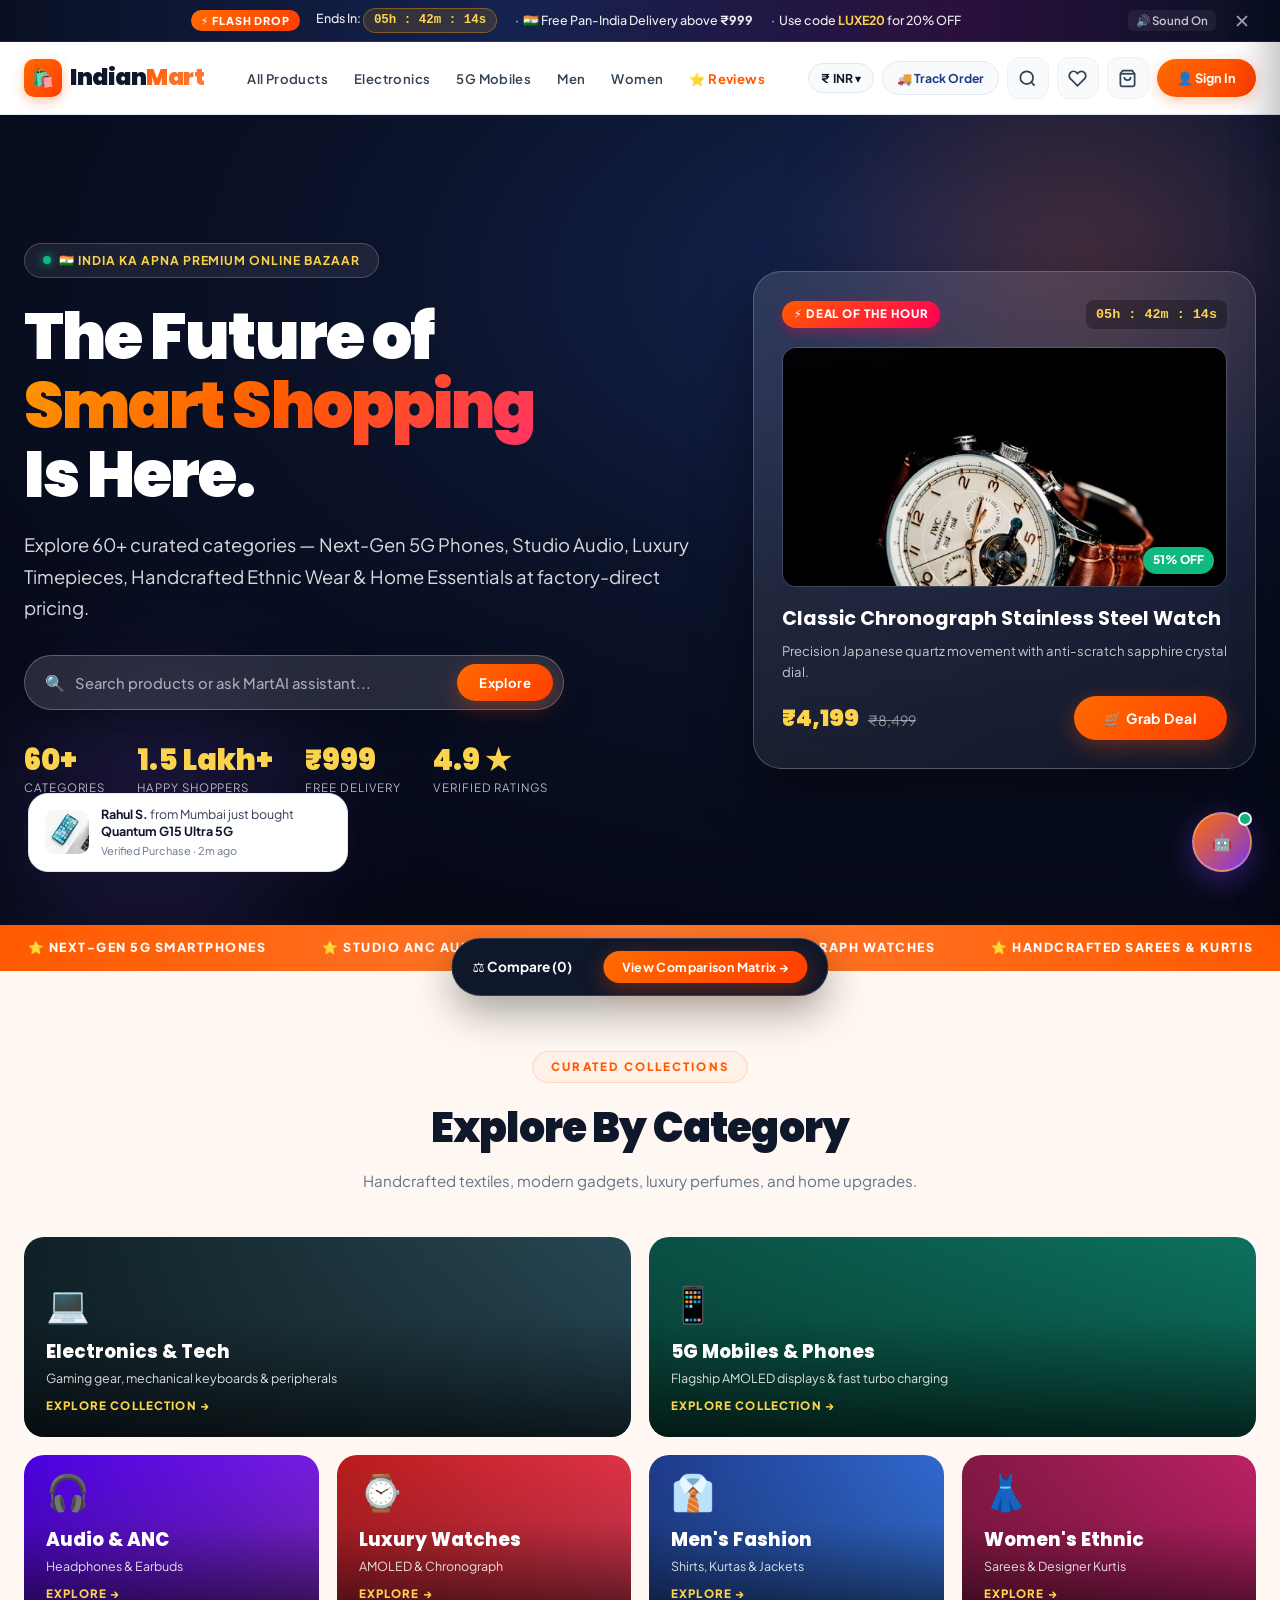
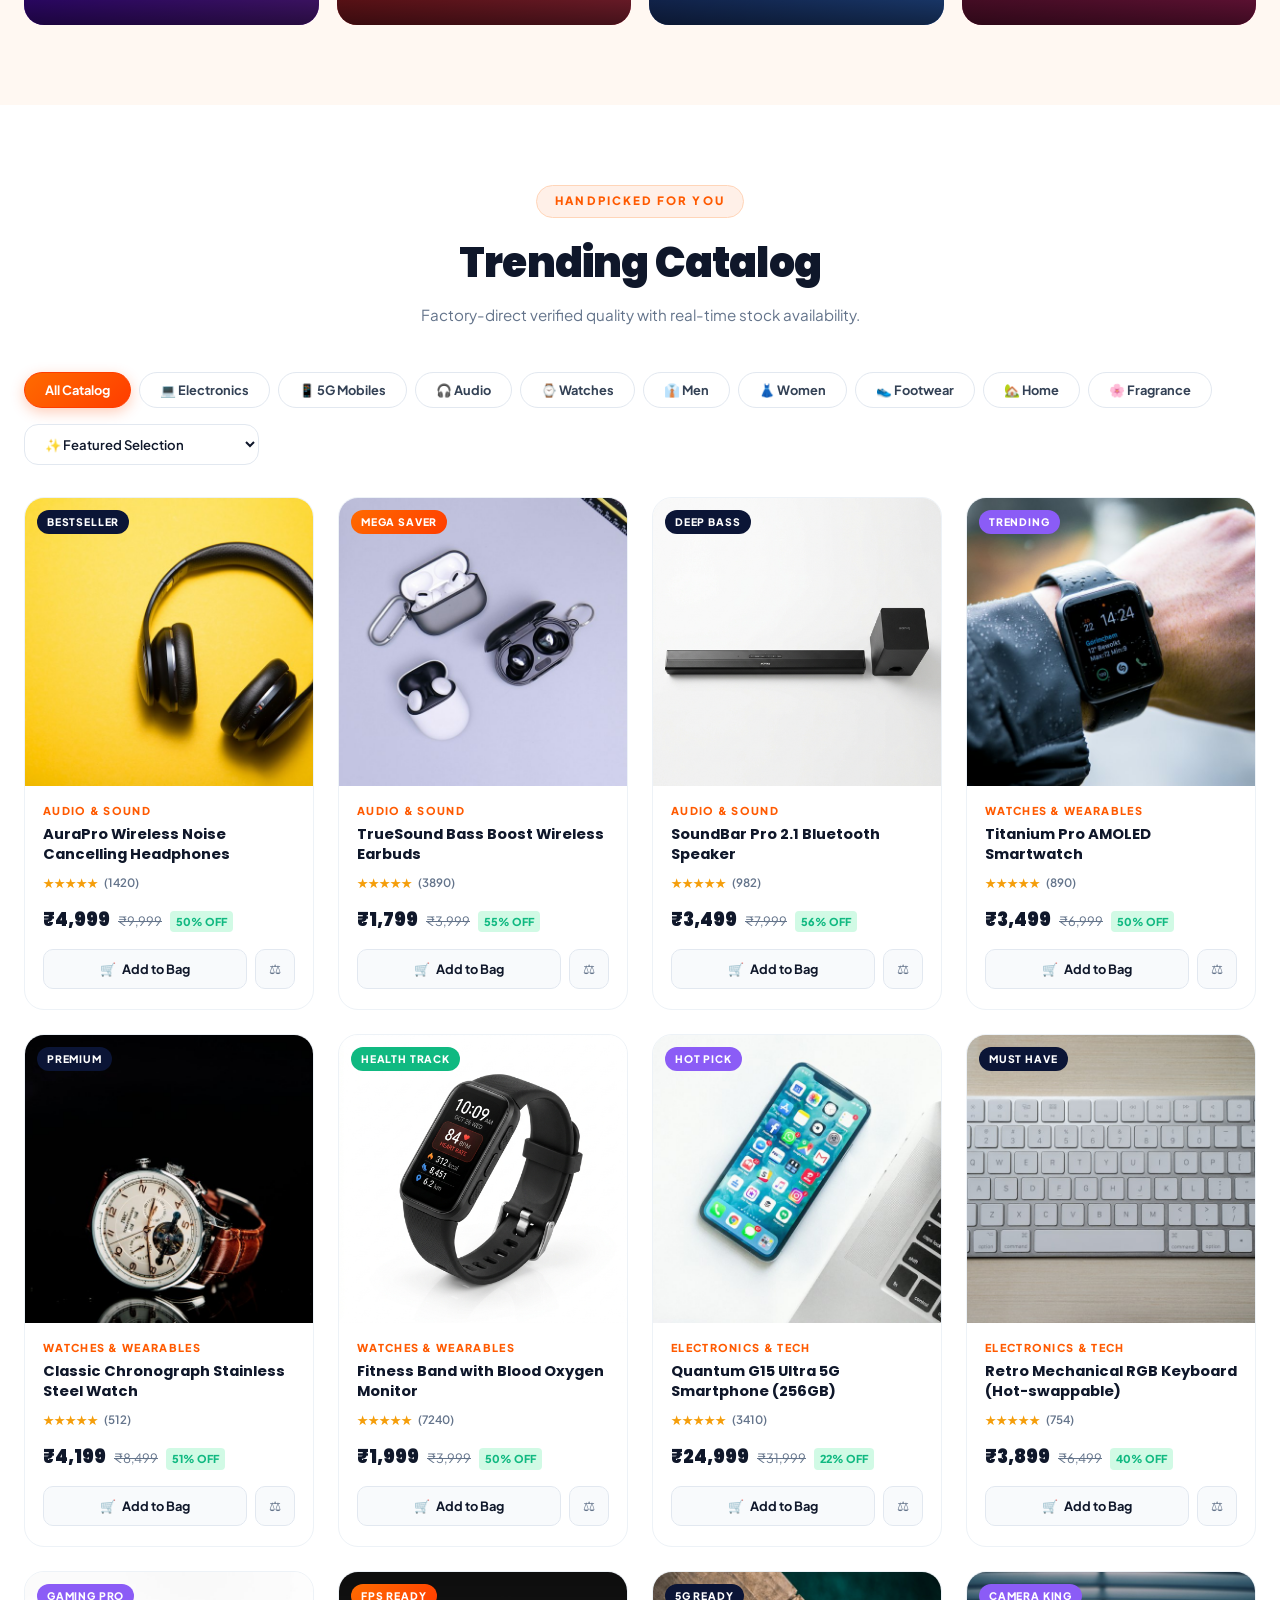
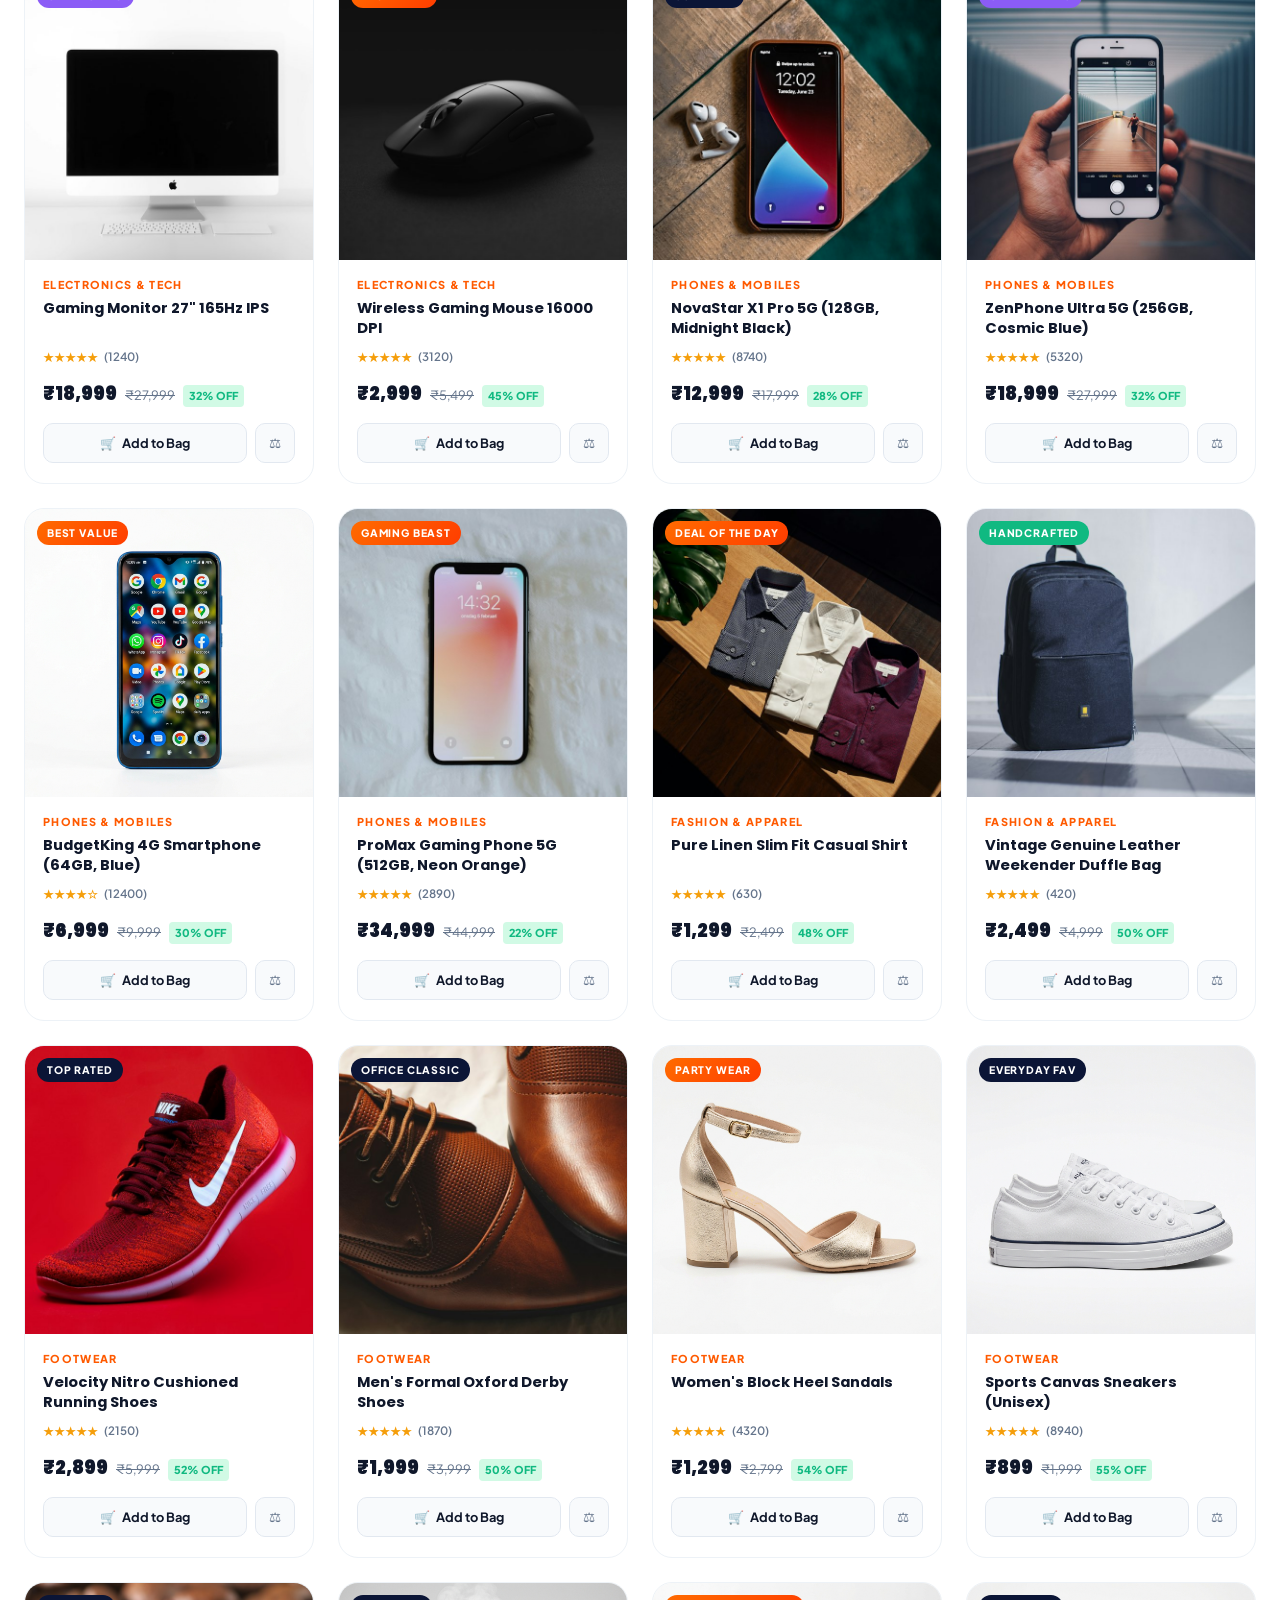
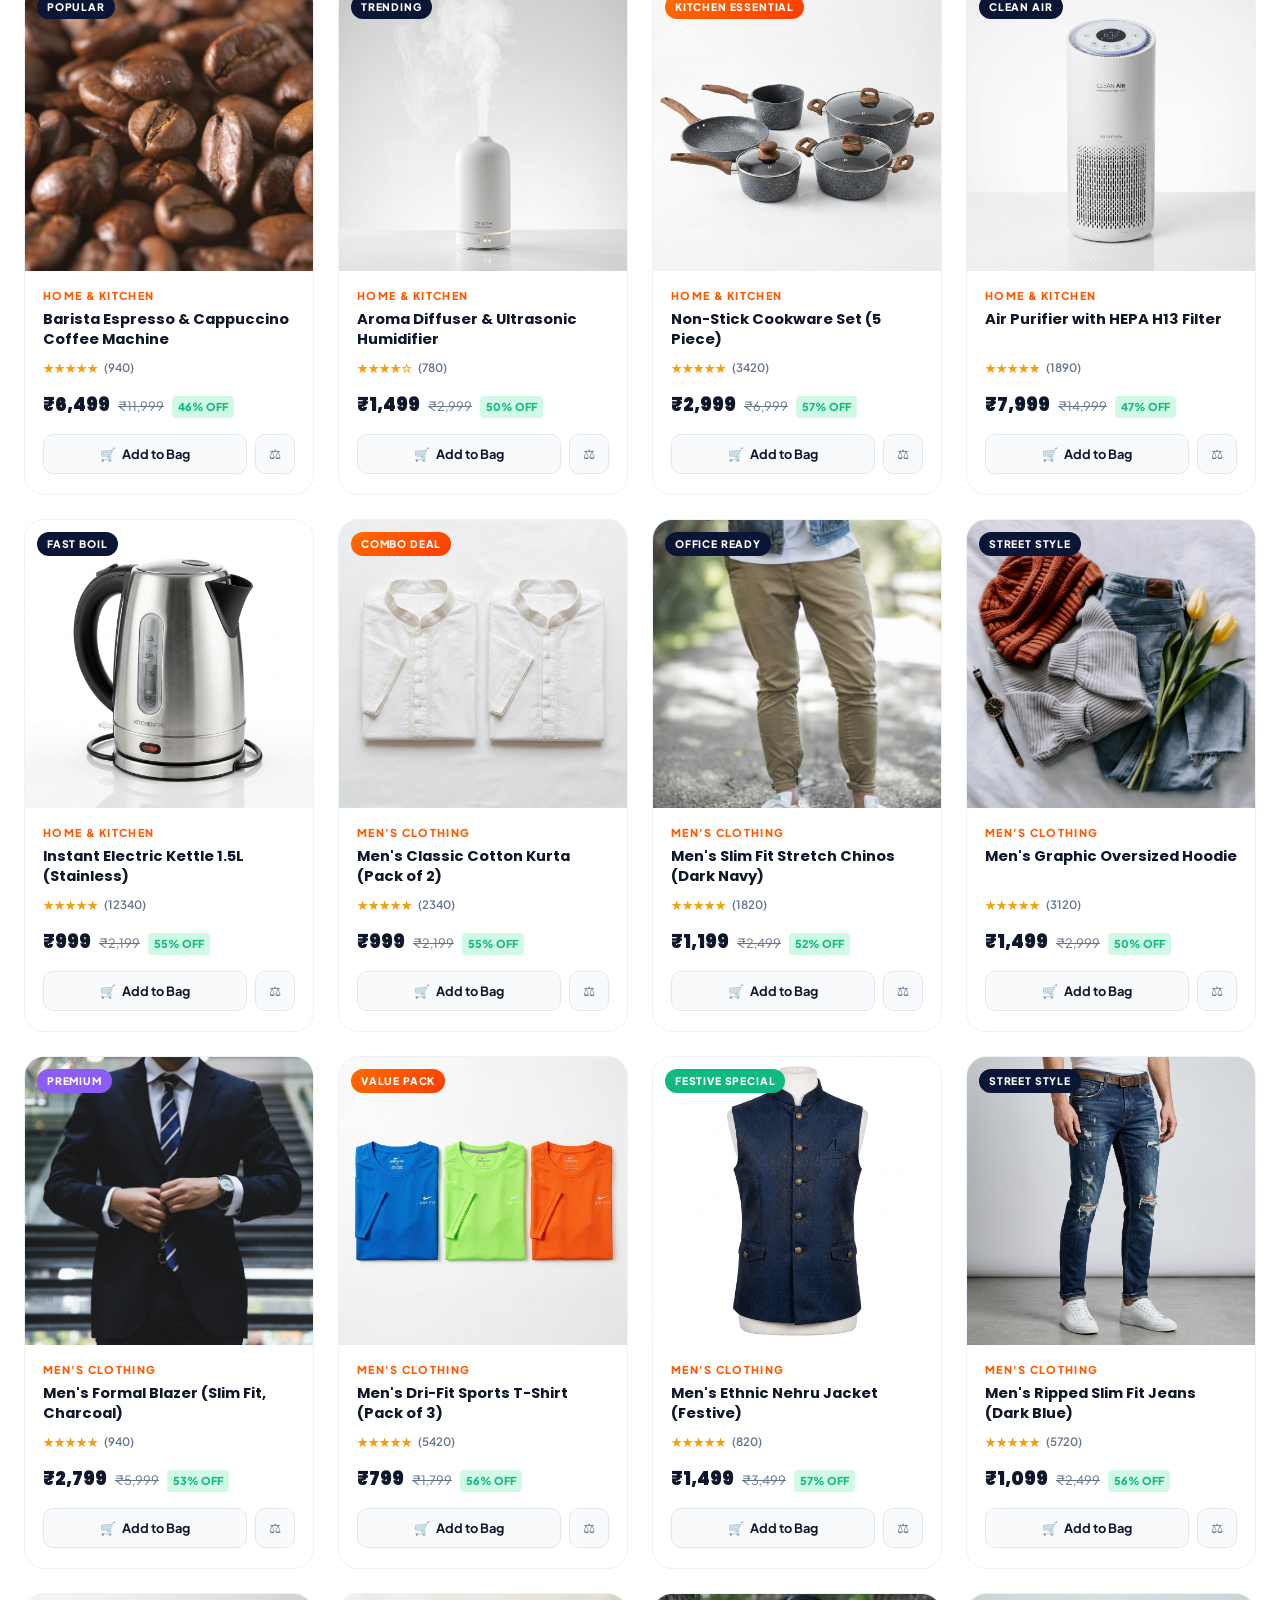
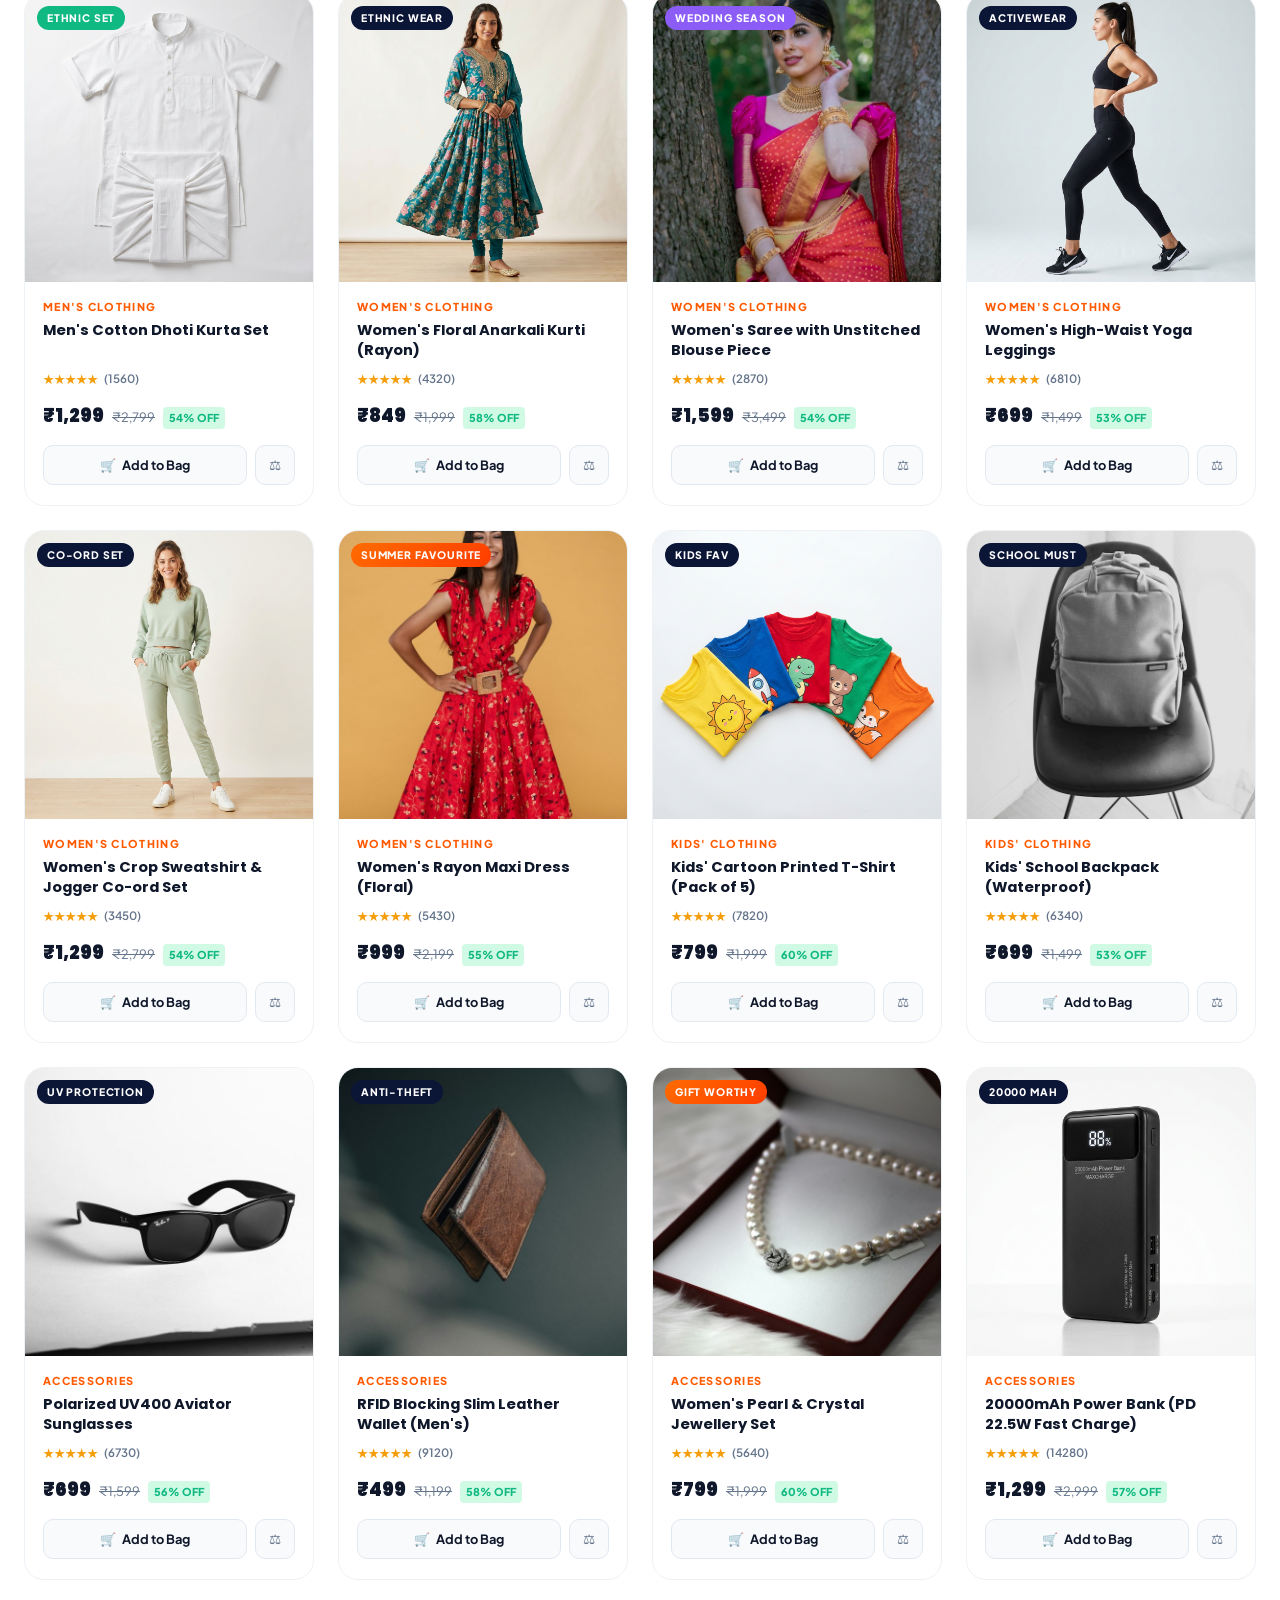
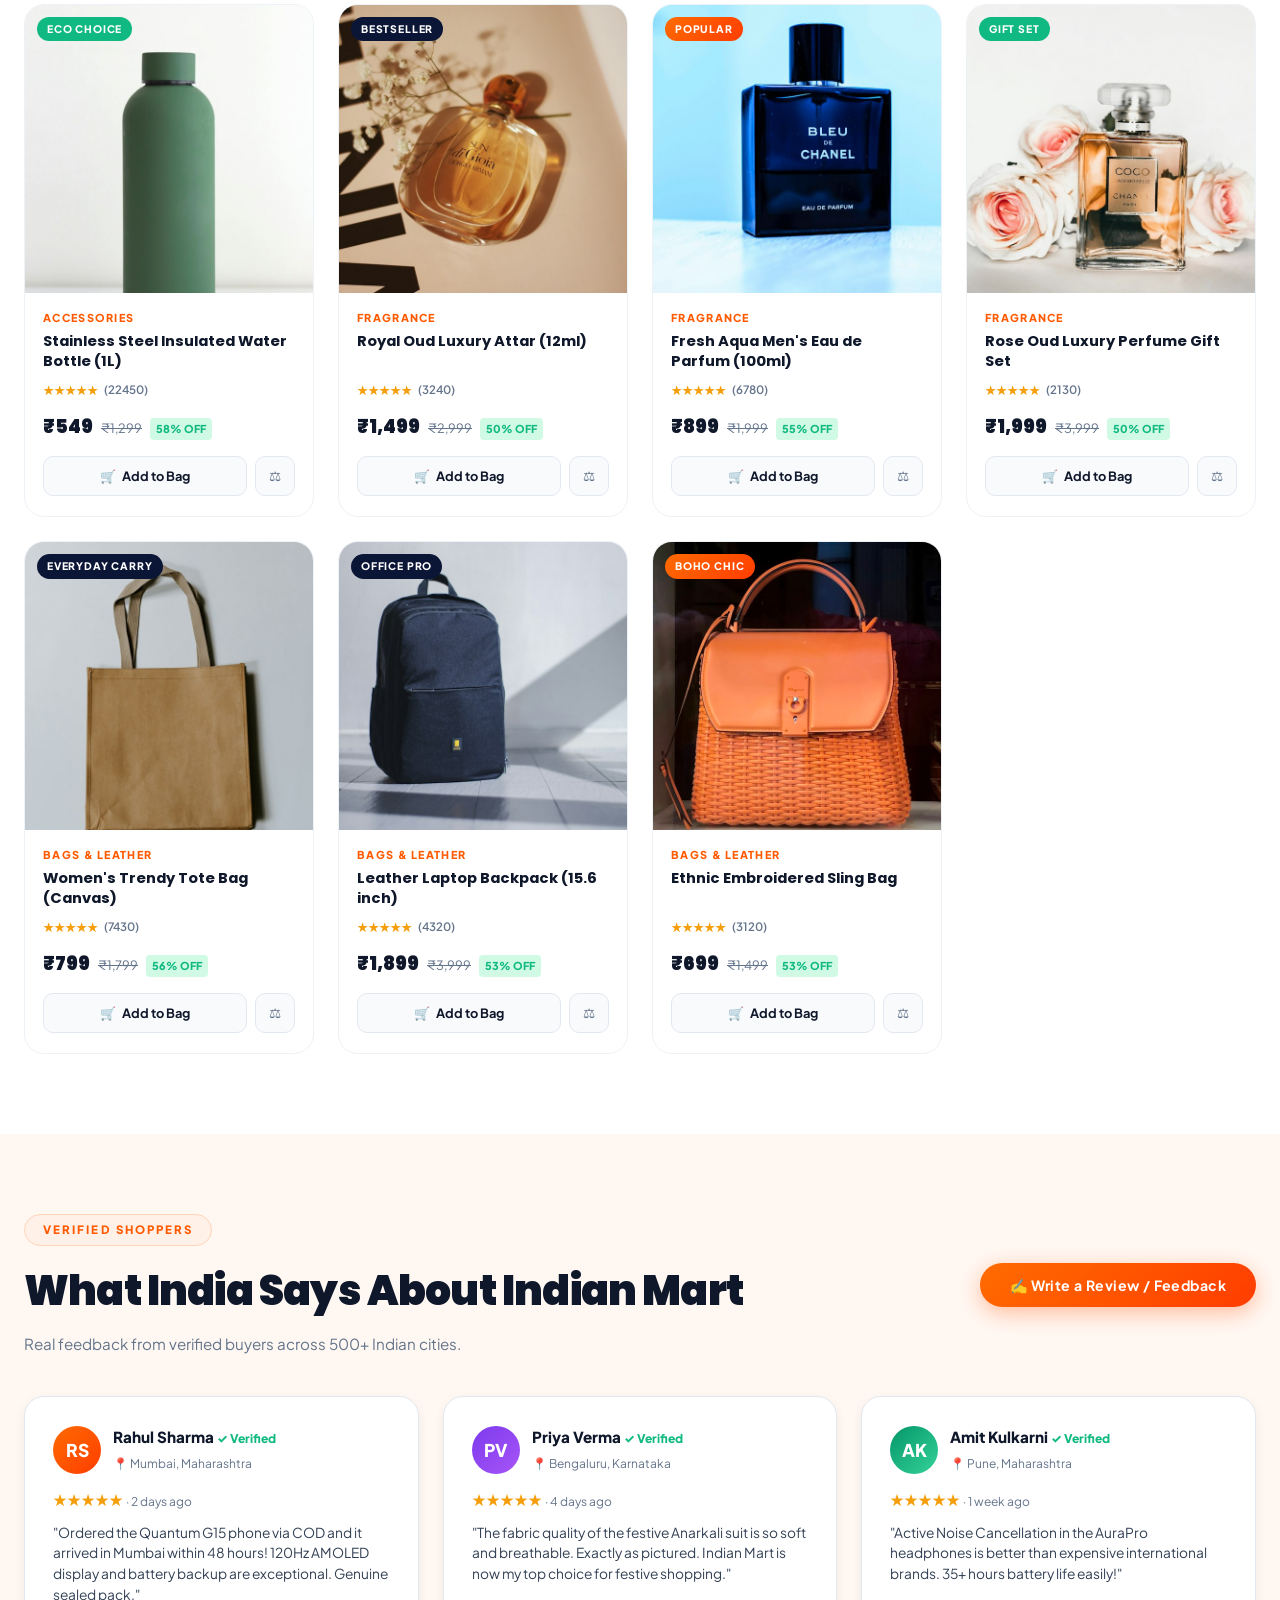
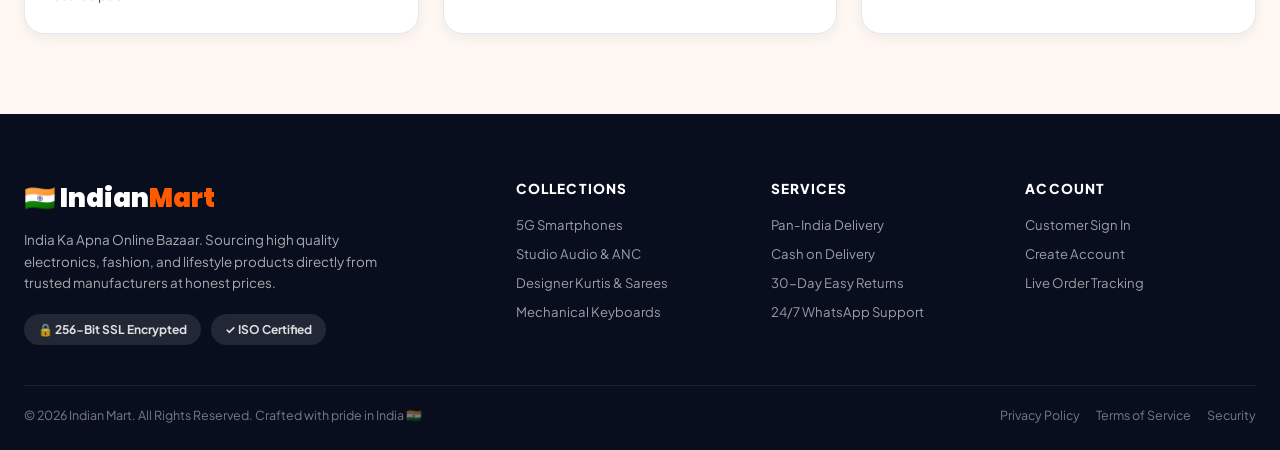
==== commit 8b698fc4: "Update live URLs to GitHub Pages" ====
--- a/index.html
+++ b/index.html
@@ -11,12 +11,12 @@
   <meta name="author" content="Indian Mart">
   <meta name="robots" content="index, follow">
   <meta name="google-site-verification" content="hiWU_eUD1YzGlp2f0qodFcbTcPsrTjt0hHWXzjXa9OI" />
-  <link rel="canonical" href="https://phenomenal-tartufo-af071e.netlify.app/">
+  <link rel="canonical" href="https://priyanshupanchal.github.io/indianmart/">
   <link rel="sitemap" type="application/xml" title="Sitemap" href="sitemap.xml">
 
   <!-- Open Graph -->
   <meta property="og:type" content="website">
-  <meta property="og:url" content="https://phenomenal-tartufo-af071e.netlify.app/">
+  <meta property="og:url" content="https://priyanshupanchal.github.io/indianmart/">
   <meta property="og:title" content="Indian Mart — Next-Gen Online Shopping Bazaar">
   <meta property="og:description"
     content="Shop Electronics, Phones, Fashion, Fragrances & Home essentials at unbeatable prices with Instant Cash on Delivery Pan-India.">
@@ -28,7 +28,7 @@
     "@type": "Store",
     "name": "Indian Mart",
     "description": "India's next-generation curated online shopping bazaar with direct factory pricing.",
-    "url": "https://phenomenal-tartufo-af071e.netlify.app/",
+    "url": "https://priyanshupanchal.github.io/indianmart/",
     "currenciesAccepted": "INR, USD, EUR, AED, GBP",
     "paymentAccepted": "Cash, Credit Card, UPI, Net Banking, EMI, Wallets",
     "priceRange": "₹299 - ₹34999"
